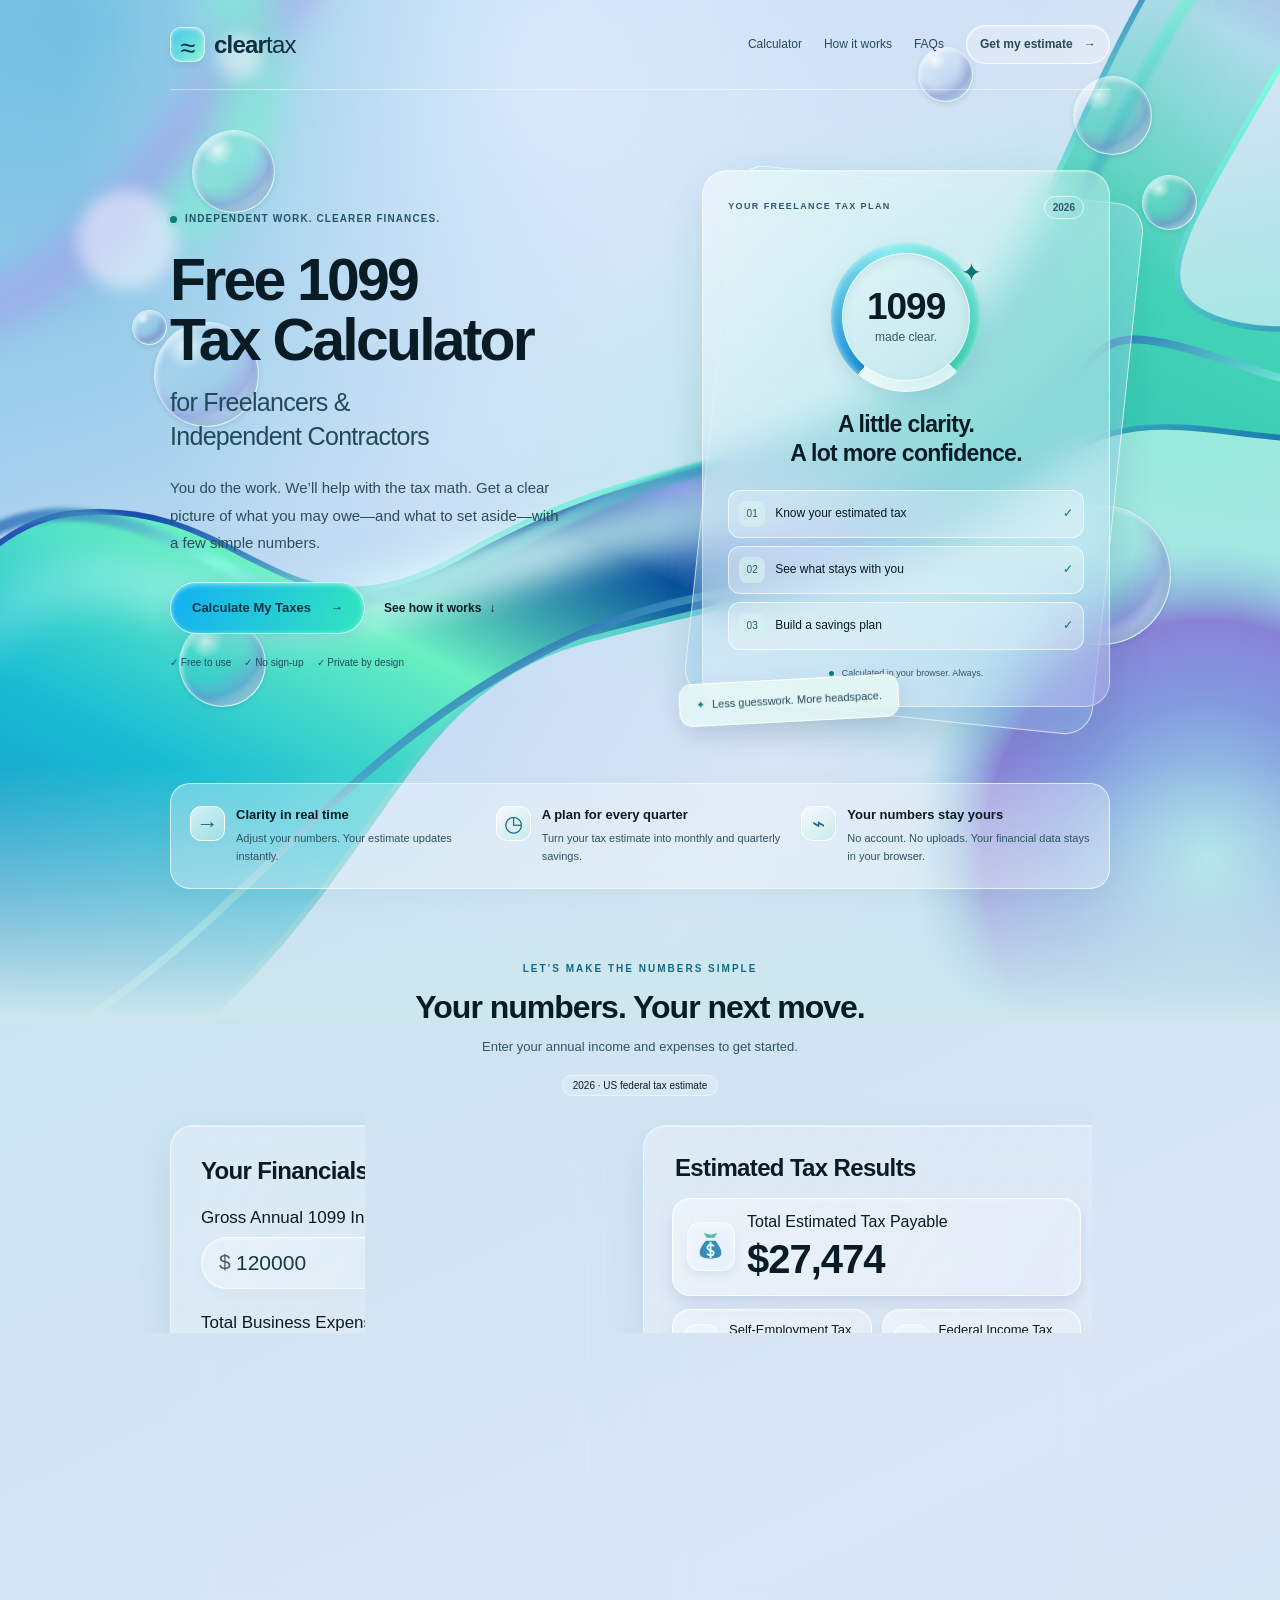
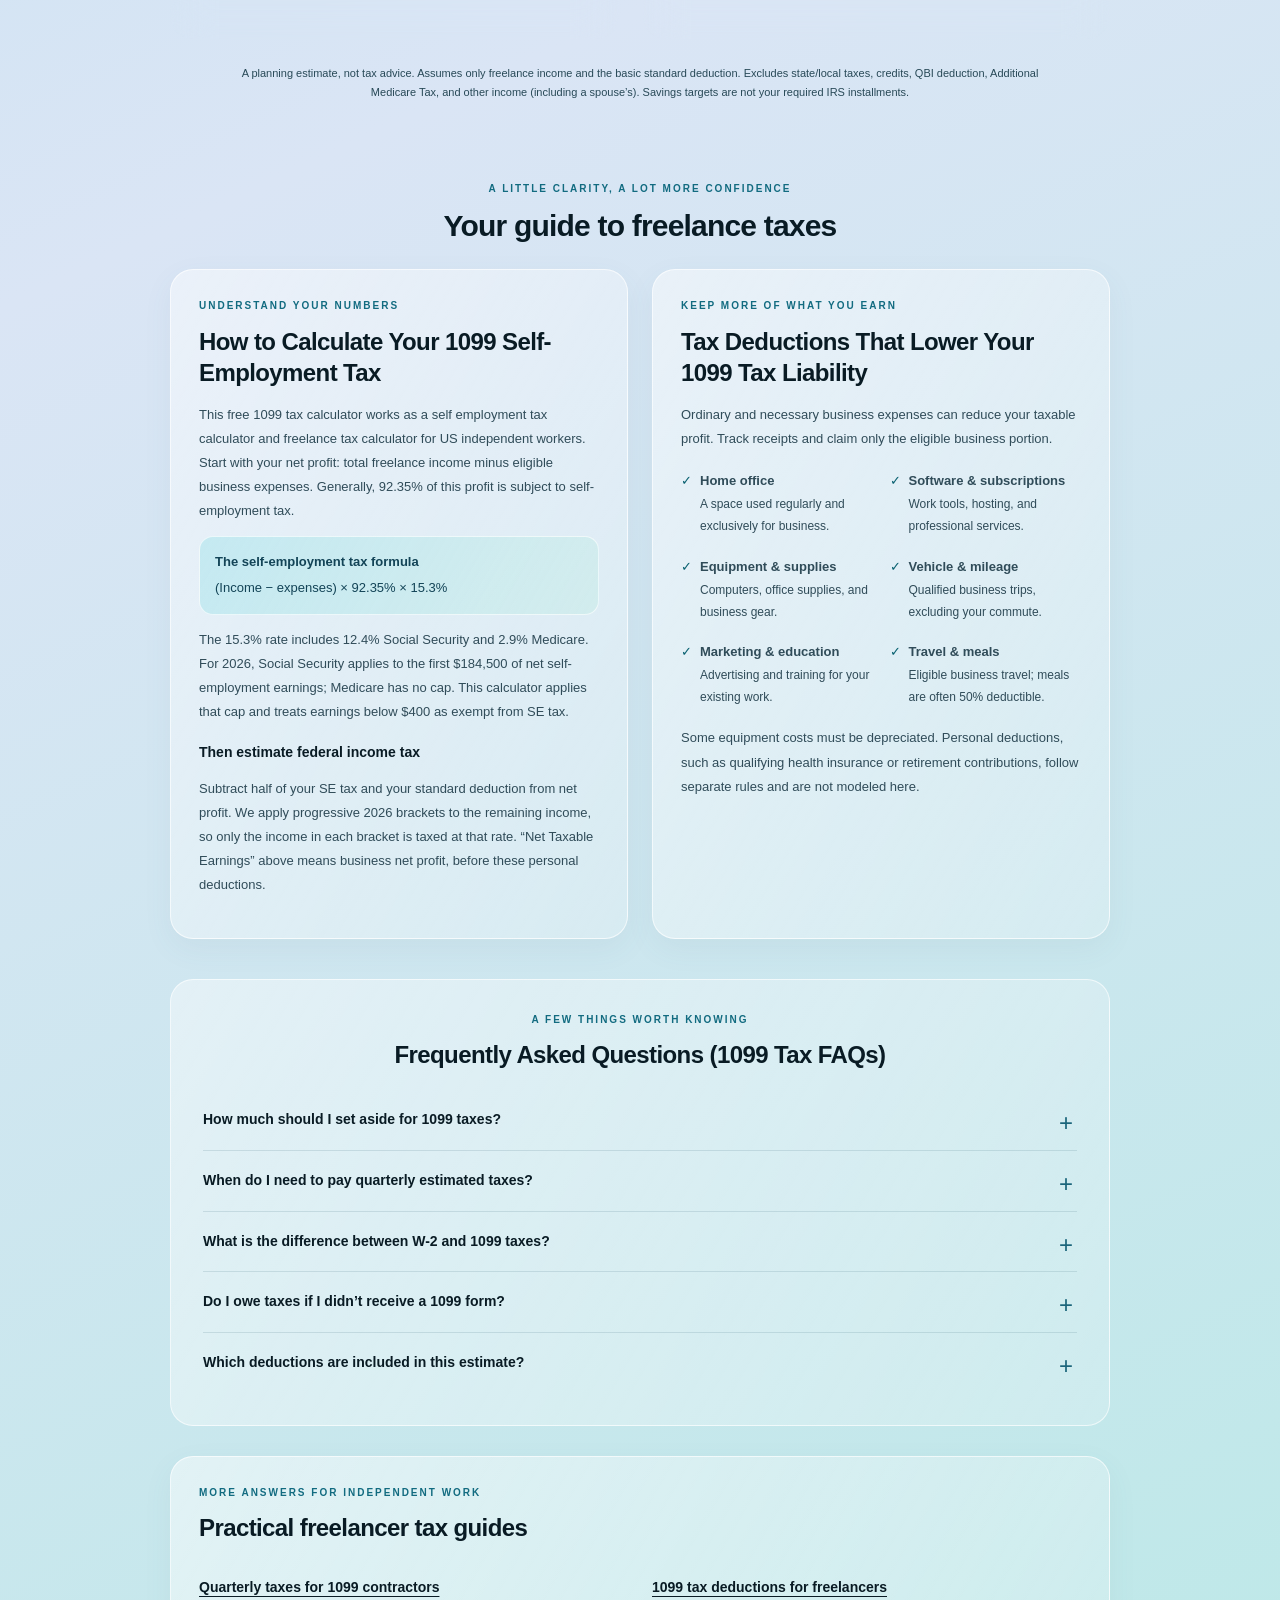
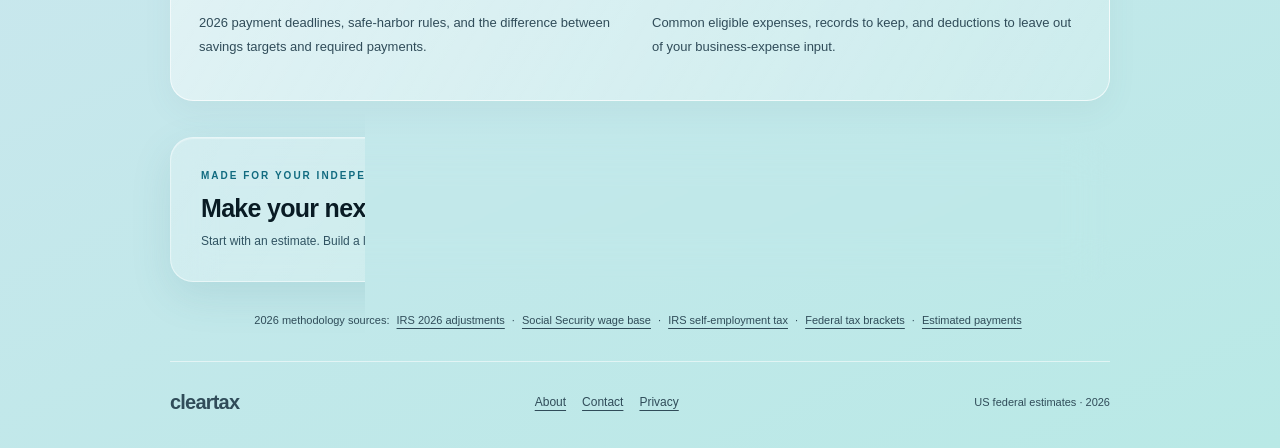
==== index.html @ f29a0dcc "Add DGA family About Contact and Privacy pages" ====
<!doctype html>
<html lang="en">
<head>
  <meta charset="utf-8">
  <meta name="viewport" content="width=device-width, initial-scale=1.0">
  <title>Free 1099 Tax Calculator | Self-Employment Estimator 2026</title>
  <meta name="description" content="Calculate 1099 self-employment tax and federal income tax instantly with a free 1099 tax calculator. Built for freelancers, contractors, and gig workers.">
  <!-- Production origin: https://1099-tax-calculator-main.vercel.app/.
       A 1200x630 PNG social preview is included at /og-image.png. -->
  <link rel="canonical" href="https://1099-tax-calculator-main.vercel.app/" />
  <meta name="robots" content="index, follow, max-image-preview:large">
  <meta property="og:title" content="Free 1099 Tax Calculator | Self-Employment Estimator 2026">
  <meta property="og:description" content="Calculate 1099 self-employment tax and federal income tax instantly with a free 1099 tax calculator. Built for freelancers, contractors, and gig workers.">
  <meta property="og:type" content="website">
  <meta property="og:url" content="https://1099-tax-calculator-main.vercel.app/">
  <meta property="og:site_name" content="ClearTax">
  <meta property="og:locale" content="en_US">
  <meta property="og:image" content="https://1099-tax-calculator-main.vercel.app/og-image.png">
  <meta property="og:image:width" content="1200">
  <meta property="og:image:height" content="630">
  <meta property="og:image:type" content="image/png">
  <meta property="og:image:alt" content="Free 1099 Tax Calculator — 2026 federal and self-employment tax estimates">
  <meta name="twitter:card" content="summary_large_image">
  <meta name="twitter:title" content="Free 1099 Tax Calculator | Self-Employment Estimator 2026">
  <meta name="twitter:description" content="Calculate 1099 self-employment tax and federal income tax instantly with a free 1099 tax calculator. Built for freelancers, contractors, and gig workers.">
  <meta name="twitter:image" content="https://1099-tax-calculator-main.vercel.app/og-image.png">
  <meta name="twitter:image:alt" content="Free 1099 Tax Calculator — 2026 federal and self-employment tax estimates">
  <meta name="theme-color" content="#edf4f2">
  <script type="application/ld+json">
{
  "@context": "https://schema.org",
  "@graph": [
    {
      "@type": "WebApplication",
      "@id": "https://1099-tax-calculator-main.vercel.app/#calculator",
      "name": "Free 1099 Tax Calculator",
      "url": "https://1099-tax-calculator-main.vercel.app/",
      "description": "Calculate 1099 self-employment tax and federal income tax instantly with a free 1099 tax calculator. Built for freelancers, contractors, and gig workers.",
      "applicationCategory": "FinancialApplication",
      "operatingSystem": "All",
      "browserRequirements": "Requires JavaScript for interactive calculations.",
      "inLanguage": "en-US",
      "isAccessibleForFree": true,
      "offers": {
        "@type": "Offer",
        "price": "0",
        "priceCurrency": "USD"
      },
      "featureList": [
        "2026 self-employment tax estimate",
        "Progressive federal income tax estimate",
        "Monthly and quarterly savings targets"
      ]
    },
    {
      "@type": "FAQPage",
      "@id": "https://1099-tax-calculator-main.vercel.app/#faq",
      "url": "https://1099-tax-calculator-main.vercel.app/#faq",
      "inLanguage": "en-US",
      "mainEntity": [
        {
          "@type": "Question",
          "name": "How much should I set aside for 1099 taxes?",
          "acceptedAnswer": {
            "@type": "Answer",
            "text": "Use your estimated total tax divided by 12 or 4 as a starting savings target. The effective rate shown here is estimated federal plus SE tax divided by net business profit. Your actual savings need can change with state taxes, other income, deductions, credits, and withholding."
          }
        },
        {
          "@type": "Question",
          "name": "When do I need to pay quarterly estimated taxes?",
          "acceptedAnswer": {
            "@type": "Answer",
            "text": "You generally need estimated payments if you expect to owe at least $1,000 after withholding and refundable credits. For tax year 2026, the usual due dates are April 15, June 15, and September 15, 2026, and January 15, 2027. Special rules and disaster relief can change deadlines. Required payments depend on IRS safe-harbor or annualized-income rules, not simply one quarter of this estimate."
          }
        },
        {
          "@type": "Question",
          "name": "What is the difference between W-2 and 1099 taxes?",
          "acceptedAnswer": {
            "@type": "Answer",
            "text": "Employers generally withhold income tax from W-2 wages and pay half of Social Security and Medicare taxes. Independent contractors generally handle their own estimated payments and pay both portions through self-employment tax. If you also have W-2 wages, use a calculator that accounts for combined wages and the Social Security cap."
          }
        },
        {
          "@type": "Question",
          "name": "Do I owe taxes if I didn’t receive a 1099 form?",
          "acceptedAnswer": {
            "@type": "Answer",
            "text": "Income can be taxable even when a client does not send you a 1099. Generally, you must pay self-employment tax when net self-employment earnings reach $400. Income-tax filing requirements depend on your overall circumstances; a reporting threshold for a form is not a tax-free allowance."
          }
        },
        {
          "@type": "Question",
          "name": "Which deductions are included in this estimate?",
          "acceptedAnswer": {
            "@type": "Answer",
            "text": "Your entered business expenses, half of regular SE tax, and the 2026 basic standard deduction: $16,100 for Single, $32,200 for Married Filing Jointly, or $24,150 for Head of Household. This estimate excludes itemized deductions, age/blindness additions, QBI, credits, and Additional Medicare Tax. It assumes no other income and no Social Security wages."
          }
        }
      ]
    }
  ]
}
  </script>
  <style>
:root{font-family:Arial,Helvetica,sans-serif;color:#091b24;background:#cee8ee;font-synthesis:none;--muted:#304c59;--line:#ffffff85;--ink:#091b24;--green:#086e76}
*{box-sizing:border-box}html{scroll-behavior:smooth}body{margin:0;line-height:1.55;background:linear-gradient(155deg,#b9e2ee,#dae5f5 45%,#b9e9e6);min-width:320px}button,input,select{font:inherit}a{color:inherit;text-underline-offset:4px}a:hover{color:#005d78}button,a,input,select,summary{-webkit-tap-highlight-color:transparent}:focus-visible{outline:3px solid #075b89;outline-offset:4px}.wrap{width:min(940px,calc(100% - 48px));margin:auto;position:relative}.skip{position:absolute;top:-80px;left:16px;z-index:20;background:white;padding:12px;border-radius:10px}.skip:focus{top:12px}.scene{position:absolute;top:0;left:0;width:100%;height:900px;overflow:hidden;pointer-events:none;background:radial-gradient(ellipse at 43% 7%,#e6efffcc,transparent 47%),radial-gradient(ellipse at 8% 3%,#42afd180,transparent 36%),radial-gradient(ellipse at 92% 43%,#96eadc,transparent 45%),linear-gradient(120deg,#9dcded,#d9e4f6 65%,#b4dbed)}.scene::after{content:'';position:absolute;inset:75% 0 0;background:linear-gradient(transparent,#cce7ee)}.liquid{position:absolute;width:100%;height:100%;inset:0}.bubble{position:absolute;border-radius:50%;background:radial-gradient(circle at 30% 23%,#ffffffb5 0%,#ffffff05 20%,transparent 43%,#987ada50 65%,#f1ffffa6 80%,#4488a5a6 90%,transparent 96%),radial-gradient(circle at 70% 75%,#4bacc933,transparent 60%);border:1px solid #e0ffffb5;box-shadow:inset 2px 3px 5px #fff9,inset -4px -5px 9px #4e75aa66,0 2px 5px #315a7429}.b1{width:83px;height:83px;left:15%;top:130px}.b2{width:105px;height:105px;left:12%;top:322px}.b3{width:35px;height:35px;left:10.3%;top:310px}.b4{width:79px;height:79px;right:10%;top:76px}.b5{width:55px;height:55px;right:24%;top:47px}.b6{width:55px;height:55px;right:6.5%;top:175px}.b7{width:140px;height:140px;right:8.5%;top:505px}.b8{width:87px;height:87px;left:14%;top:620px}.ambient{position:absolute;width:100px;height:100px;border-radius:50%;background:#fbf5ff87;filter:blur(8px);left:6%;top:190px}.ambient.two{width:45px;height:45px;left:17%;top:35px}.site-header{position:absolute;width:100%;top:18px;display:flex;justify-content:flex-end;z-index:2}.site-header nav{display:flex;gap:18px;align-items:center;font-size:11px;color:#284957}.site-header a{text-decoration:none}.year{border:1px solid #ffffff88;border-radius:20px;padding:4px 10px;background:#ffffff25}.hero{text-align:center;padding:76px 0 26px}.hero h1{font-size:48px;font-weight:650;letter-spacing:-1.5px;line-height:1.15;margin:9px 0 0}.hero p{font-size:13px;color:#284957;margin:12px 0 0}.calculator{display:grid;grid-template-columns:1fr 1.04fr;gap:24px;scroll-margin-top:24px;align-items:stretch}.glass{background:linear-gradient(120deg,#ffffff40,#ffffff24);border:1.5px solid #ffffff7d;border-radius:23px;box-shadow:inset 0 1px 1px #ffffff5c,0 14px 40px #3e788822;backdrop-filter:blur(20px);-webkit-backdrop-filter:blur(20px)}.form-card,.results{padding:26px 30px 27px}.section-title h2{font-size:24px;font-weight:600;letter-spacing:-.65px;margin:0 0 20px;line-height:1.3}.field{margin-bottom:20px}label{display:block;font-size:17px;line-height:1.4;margin-bottom:7px}.input-shell{position:relative}.currency{position:absolute;left:18px;top:9px;font-size:21px;color:#455f69;z-index:1}input,select{width:100%;height:52px;border-radius:30px;border:1px solid #ffffffd9;color:#193740;background:linear-gradient(115deg,#ffffff46,#ffffff15);box-shadow:inset 0 1px 3px #ffffff60,0 5px 10px #4c789a0b;padding:9px 17px;font-size:21px;transition:box-shadow .2s,border-color .2s}input{padding-left:34px;appearance:textfield;font-variant-numeric:tabular-nums}input::-webkit-inner-spin-button,input::-webkit-outer-spin-button{appearance:none;margin:0}input::placeholder{color:#45606b}input:hover,select:hover{border-color:white}input:focus,select:focus{outline:2px solid #168ba5;outline-offset:2px;background:#ffffff55}select{appearance:none;background-image:url("data:image/svg+xml,%3Csvg xmlns='http://www.w3.org/2000/svg' width='20' height='20' viewBox='0 0 24 24'%3E%3Cpath d='m5 9 7 7 7-7' fill='none' stroke='%23274752' stroke-width='2' stroke-linecap='round'/%3E%3C/svg%3E");background-repeat:no-repeat;background-position:right 17px center;padding-right:42px}select option{background:#eaf5f7;color:#17333f}.calculate{margin-top:8px;width:100%;min-height:68px;border:1px solid #baffee;border-radius:40px;color:#073444;background:linear-gradient(100deg,#079cff 0%,#28c5e8 48%,#25ebbd 100%);box-shadow:inset 0 1px 6px #e5fffac9,inset 0 -3px 8px #07a9ba70,0 0 18px #31eacb55,0 9px 17px #1985b33b;font-size:23px;font-weight:650;cursor:pointer;transition:transform .2s,box-shadow .2s}.calculate:hover{transform:translateY(-2px);box-shadow:inset 0 1px 6px #fff,0 0 24px #31eacb88,0 12px 20px #1985b344}.calculate:active{transform:translateY(0)}.private{font-size:10px;text-align:center;color:#244655;margin:14px 0 0}.error{padding:10px;color:#841c24;font-size:12px;background:#fff4f2d9;border-radius:8px}.results{padding-left:28px;padding-right:28px;min-width:0}.results .section-title h2{margin-left:3px;margin-bottom:15px}.result-card{border:1px solid #ffffffbd;border-radius:18px;background:linear-gradient(120deg,#ffffff60,#ffffff27);box-shadow:inset 0 1px 2px #ffffff66,0 9px 16px #40638f25;display:flex;align-items:center;gap:12px;padding:13px 14px;min-width:0}.result-icon{width:48px;height:49px;flex:0 0 48px;display:grid;place-items:center;border-radius:13px;border:1px solid #ffffffa8;background:linear-gradient(145deg,#f7ffff50,#e0e9ff66);box-shadow:inset 0 0 10px #ffffff73,0 5px 8px #42679318}.result-icon svg{width:33px;height:33px;color:#207da0}.result-copy{min-width:0}.result-label{font-size:16px;line-height:1.3;margin:0 0 3px}.result-value{display:block;font-size:28px;line-height:1.15;font-weight:650;letter-spacing:-.6px;font-variant-numeric:tabular-nums;overflow-wrap:anywhere}.total-card{min-height:98px}.total-card .result-value{font-size:40px;letter-spacing:-1px}.tax-pair{display:grid;grid-template-columns:1fr 1fr;gap:10px;margin:13px 0 23px}.tax-pair .result-card{padding:12px 10px;gap:9px}.tax-pair .result-icon{width:37px;height:44px;flex-basis:37px}.tax-pair .result-icon svg{width:28px;height:28px}.tax-pair .result-label{font-size:13px}.tax-pair .result-value{font-size:25px}.after-card{min-height:85px;margin-bottom:13px}.savings-card{min-height:78px;padding:12px 14px}.savings-card .result-label{font-size:14px;margin-bottom:5px}.savings-line{font-size:16px;line-height:1.45;font-variant-numeric:tabular-nums}.savings-line strong{font-weight:600}.supplement{display:flex;justify-content:space-between;flex-wrap:wrap;gap:4px 12px;font-size:10px;color:#203e4c;margin:13px 3px 0}.assumption{font-size:10px;color:#244655;line-height:1.5;margin:8px 3px 0}.below-note{font-size:11px;text-align:center;color:#284957;line-height:1.7;max-width:830px;margin:25px auto 0}.learn-intro{text-align:center;margin:80px auto 25px}.kicker{text-transform:uppercase;letter-spacing:2px;font-size:10px;font-weight:700;color:#126b80}.learn-intro h2{font-size:30px;line-height:1.25;letter-spacing:-.8px;margin:10px 0}.guide-grid{display:grid;grid-template-columns:1fr 1fr;gap:24px}.guide{padding:28px;background:linear-gradient(120deg,#ffffff77,#ffffff36);border:1px solid #ffffffab;border-radius:23px;box-shadow:0 10px 30px #486c8610}.guide h2,.faq h2{font-size:24px;line-height:1.3;letter-spacing:-.6px;margin:12px 0 15px;font-weight:600}.guide p,.guide li,.faq p{font-size:13px;color:var(--muted);line-height:1.85}.guide h3{font-size:14px;margin:18px 0 5px}.formula{background:linear-gradient(120deg,#aee5ed99,#c1ece366);border:1px solid #ffffffa6;border-radius:14px;padding:15px;font-size:13px;color:#134457}.formula h3{margin:0 0 6px;font-size:13px}.deductions{list-style:none;margin:18px 0;padding:0;display:grid;grid-template-columns:1fr 1fr;gap:17px}.deductions li{display:flex;gap:8px}.deductions li::before{content:'✓';flex-shrink:0;color:#086070}.deductions h3{font-size:13px;margin:0}.deductions span{font-size:12px;display:block}.faq{margin:40px 0 30px;padding:32px;background:linear-gradient(120deg,#ffffff6b,#ffffff30);border:1px solid #ffffffa6;border-radius:23px}.faq-heading{text-align:center;margin-bottom:20px}details{border-bottom:1px solid #507c8b30}details:last-child{border-bottom:0}summary{padding:19px 28px 19px 0;font-weight:600;font-size:14px;cursor:pointer;list-style:none;position:relative}summary::-webkit-details-marker{display:none}summary::after{content:'+';position:absolute;right:4px;top:14px;font-size:24px;font-weight:400;color:#1b657b}details[open] summary::after{content:'−'}details p{margin:0 24px 20px 0}.sources{font-size:11px;color:var(--muted);line-height:2;text-align:center}.sources a{display:inline-block;margin:0 4px}footer{display:flex;align-items:center;justify-content:space-between;gap:16px;border-top:1px solid #ffffff8c;padding:25px 0 30px;font-size:11px;color:var(--muted);margin-top:30px}.brand{font-size:20px;text-decoration:none;font-weight:700;letter-spacing:-.8px}.brand span{font-weight:400}.sr-only{position:absolute!important;width:1px!important;height:1px!important;padding:0!important;margin:-1px!important;overflow:hidden!important;clip:rect(0,0,0,0)!important;white-space:nowrap!important;border:0!important}[hidden]{display:none!important}
@media(min-width:1250px){.wrap{width:940px}.hero{padding-top:80px}.scene{height:880px}.form-card{padding-top:29px}.field{margin-bottom:22px}.calculate{margin-top:8px}}
@media(max-width:900px) and (min-width:701px){.wrap{width:calc(100% - 40px)}.form-card,.results{padding:24px 20px}.calculator{gap:18px}.tax-pair .result-icon{display:none}.result-label{font-size:14px}.savings-line{font-size:14px}label{font-size:15px}.section-title h2{font-size:22px}}
@media(max-width:700px){.wrap{width:calc(100% - 32px)}.site-header{top:14px}.site-header nav{font-size:10px;gap:14px}.hero{padding:70px 0 24px}.hero h1{font-size:36px;letter-spacing:-1.3px}.hero p{font-size:12px;max-width:270px;margin:12px auto 0}.calculator,.guide-grid{grid-template-columns:1fr;gap:20px}.form-card,.results{padding:24px}.section-title h2{font-size:23px}.field{margin-bottom:20px}label{font-size:15px}input,select{font-size:20px}.calculate{font-size:21px;min-height:60px;margin-top:4px}.scene{height:1350px}.liquid{width:170%;left:-45%;height:1000px;top:100px}.b1{left:-5%;top:100px}.b2{left:-12%;top:630px}.b4{right:0;top:150px}.b5{right:10%;top:500px}.b7{right:-12%;top:1050px}.b8{left:2%;top:920px}.tax-pair{margin-bottom:15px}.tax-pair .result-value{font-size:24px}.tax-pair .result-label{font-size:12px}.tax-pair .result-icon{width:30px;flex-basis:30px}.tax-pair .result-icon svg{width:23px}.result-label{font-size:15px}.savings-line{font-size:15px}.below-note{font-size:10px}.learn-intro{margin-top:50px}.learn-intro h2{font-size:25px}.guide{padding:24px}.faq{padding:24px;margin-top:24px}.guide h2,.faq h2{font-size:22px}footer{flex-direction:column;align-items:flex-start;gap:10px}.glass{backdrop-filter:blur(14px);-webkit-backdrop-filter:blur(14px)}}
@media(max-width:370px){.form-card,.results{padding:20px}.tax-pair .result-icon{display:none}.hero h1{font-size:31px}.savings-card{gap:9px;padding:12px}.savings-card .result-icon{flex-basis:36px;width:36px}.savings-line{font-size:14px}.total-card .result-value{font-size:36px}.deductions{grid-template-columns:1fr}}
@media(prefers-reduced-motion:reduce){html{scroll-behavior:auto}*,*::before,*::after{transition:none!important}}@media(prefers-reduced-transparency:reduce){.glass,.guide,.faq{background:#dceef4;backdrop-filter:none;-webkit-backdrop-filter:none}}@media print{.scene,.site-header,.calculate{display:none}body{background:white}.glass,.guide,.faq{background:white;box-shadow:none;backdrop-filter:none}.hero{padding-top:20px}.calculator{grid-template-columns:1fr 1fr}.wrap{width:100%}.guide-grid{break-before:page}}

/* Landing page: the same liquid-glass language, from introduction to estimate. */
.site-header{position:relative;top:auto;padding:25px 0;justify-content:space-between;align-items:center;border-bottom:1px solid #ffffff70;gap:20px}.landing-brand{display:flex;align-items:center;gap:0;font-size:24px;color:#0d303f}.brand-mark{display:grid;place-items:center;margin-right:9px;width:35px;height:35px;border:1px solid #ffffffb0;border-radius:11px;background:linear-gradient(135deg,#45c4ed,#89f2d2);box-shadow:inset 0 1px 5px #fff8,0 4px 9px #4484a030;font-size:27px}.site-header nav{gap:22px;font-size:12px}.nav-cta{border:1px solid #ffffffc9;background:#ffffff40;padding:9px 13px;border-radius:24px;font-weight:600;box-shadow:inset 0 1px 2px #fff8}.nav-cta span{margin-left:8px}.landing{display:grid;grid-template-columns:1.17fr 1fr;gap:55px;align-items:center;padding:70px 0 60px;scroll-margin-top:20px}.landing-eyebrow{display:flex;gap:8px;align-items:center;font-size:10px;font-weight:700;letter-spacing:1.1px;text-transform:uppercase;color:#235467;margin-bottom:23px}.status-dot{display:inline-block;width:7px;height:7px;border-radius:50%;background:#087e74;box-shadow:0 0 0 4px #2bad9217;flex-shrink:0}.landing h1{font-size:59px;font-weight:650;line-height:1.02;letter-spacing:-2.8px;margin:0 0 20px}.landing h1>span{display:block;font-size:25px;line-height:1.35;font-weight:400;letter-spacing:-.7px;margin-top:16px;color:#214959}.landing-description{font-size:15px;line-height:1.85;max-width:400px;color:#2b4c5b;margin:0 0 25px}.landing-actions{display:flex;gap:19px;align-items:center;flex-wrap:wrap}.primary-link{display:inline-flex;align-items:center;justify-content:center;gap:19px;text-decoration:none;padding:15px 21px;border-radius:30px;background:linear-gradient(105deg,#13b0f3,#32e5bf);border:1px solid #c5fff4;color:#083344;font-weight:650;font-size:13px;min-height:49px;box-shadow:inset 0 1px 5px #ffffffa0,0 7px 17px #228caa30;transition:transform .2s,box-shadow .2s}.primary-link:hover{color:#082b37;transform:translateY(-2px);box-shadow:inset 0 1px 5px #ffffffa0,0 10px 21px #228caa44}.secondary-link{font-size:12px;font-weight:600;text-decoration:none;padding:12px 0;display:inline-flex;gap:8px;align-items:center}.landing-reassurance{display:flex;gap:13px;flex-wrap:wrap;margin-top:21px;color:#244b5a;font-size:10px}.landing-visual{position:relative;padding:10px 0 16px;isolation:isolate}.visual-backplate{position:absolute;inset:23px -9px 6px 7px;transform:rotate(6deg);background:linear-gradient(145deg,#b8f4ed60,#8ebdf066);border:1px solid #ffffffb0;border-radius:28px;z-index:-1;box-shadow:0 16px 35px #3b7f9c1c}.plan-card{padding:25px;border-radius:25px;background:linear-gradient(125deg,#ffffff75,#ffffff28)}.plan-top{display:flex;align-items:center;justify-content:space-between;gap:10px;font-size:9px;letter-spacing:1.4px;color:#31586a;font-weight:650}.plan-year{border:1px solid #ffffffb0;border-radius:20px;padding:3px 8px;font-size:10px;letter-spacing:0}.clarity-orbit{height:150px;width:150px;border-radius:50%;padding:11px;margin:23px auto 18px;background:conic-gradient(from 220deg,#138bd8,#89ebef 35%,#38cdad 77%,#ffffff91 77%);box-shadow:inset 0 0 9px #ffffffc0,0 7px 17px #397c9726;position:relative}.clarity-orbit>div{height:100%;width:100%;border-radius:50%;display:flex;align-items:center;justify-content:center;flex-direction:column;background:linear-gradient(145deg,#dff4f8,#c1e8ec);box-shadow:inset 0 4px 9px #3f92a524;border:1px solid #ffffffae}.clarity-orbit strong{font-size:37px;font-weight:600;line-height:1.1;letter-spacing:-1px}.clarity-orbit div>span{font-size:12px;color:#355b6b}.orbit-spark{position:absolute;right:-1px;top:11px;font-size:25px;color:#087774;text-shadow:0 0 10px white;font-style:normal}.plan-card h2{text-align:center;font-size:23px;font-weight:550;letter-spacing:-.7px;line-height:1.25;margin:0 0 22px}.plan-steps{display:grid;gap:8px}.plan-steps>div{display:flex;align-items:center;gap:10px;background:#ffffff45;border:1px solid #ffffffb0;border-radius:12px;padding:10px;font-size:12px}.step-icon{display:grid;place-items:center;width:26px;height:26px;border-radius:8px;background:#d7f1efb0;color:#186275;font-size:10px;flex-shrink:0}.step-check{margin-left:auto;color:#126b67}.plan-foot{display:flex;align-items:center;justify-content:center;gap:8px;font-size:9px;color:#335568;margin-top:17px}.plan-foot .status-dot{width:5px;height:5px;box-shadow:none}.floating-note{position:absolute;bottom:0;left:-23px;background:#e5f7f5e6;border:1px solid #fff;border-radius:13px;padding:12px 16px;box-shadow:0 10px 25px #42698025;color:#244858;font-size:11px;transform:rotate(-3deg)}.floating-note span{color:#117f88;margin-right:7px}.benefits{display:grid;grid-template-columns:repeat(3,1fr);border:1px solid #ffffffa6;border-radius:20px;background:#ffffff4f;padding:22px 19px;gap:17px;box-shadow:0 6px 20px #5287a012}.benefits article{display:flex;align-items:flex-start;gap:11px;min-width:0}.benefit-icon{display:grid;place-items:center;height:35px;width:35px;flex-shrink:0;background:linear-gradient(145deg,#ffffffb0,#b4eae280);border:1px solid white;border-radius:11px;font-size:22px;color:#216a83}.benefits h2{font-size:13px;line-height:1.4;margin:0 0 5px;font-weight:650}.benefits p{font-size:11px;color:#305362;line-height:1.7;margin:0}.calculator-intro{text-align:center;padding:72px 0 28px}.calculator-intro h2{font-size:32px;line-height:1.25;letter-spacing:-1px;margin:10px 0}.calculator-intro p{font-size:13px;color:#345363;margin:0 0 15px}.calculator-intro .year{font-size:10px}.calculator{position:relative;scroll-margin-top:24px}.calculator::before{content:'';position:absolute;inset:-80px -70px -90px;pointer-events:none;z-index:-1;background:radial-gradient(ellipse at 5% 65%,#4fbadd77,transparent 57%),radial-gradient(ellipse at 95% 10%,#78ddc477,transparent 58%),radial-gradient(ellipse at 90% 90%,#b8b2ed77,transparent 48%)}.closing-cta{display:flex;align-items:center;justify-content:space-between;gap:25px;margin:36px 0 27px;padding:30px}.closing-cta h2{font-size:25px;letter-spacing:-.7px;line-height:1.3;margin:8px 0}.closing-cta p{font-size:12px;color:#305362;margin:0}.closing-cta .primary-link{flex-shrink:0}.scene{height:1020px}
@media(max-width:900px){.landing{gap:28px;padding-top:50px}.landing h1{font-size:50px}.landing h1>span{font-size:22px}.landing-actions{gap:10px}.plan-card{padding:21px}.floating-note{left:-10px}.site-header nav{gap:17px}}
@media(max-width:700px){.site-header{top:auto;padding:19px 0;gap:12px}.landing-brand{font-size:21px}.brand-mark{width:30px;height:30px;font-size:24px}.site-header nav{gap:12px;font-size:11px}.site-header nav>a:not(.nav-cta){display:none}.nav-cta{padding:8px 12px}.landing{grid-template-columns:1fr;gap:31px;padding:43px 0 30px}.landing-copy{text-align:center}.landing-eyebrow{justify-content:center;font-size:9px;letter-spacing:.8px;margin-bottom:20px}.landing h1{font-size:52px;letter-spacing:-2.4px}.landing h1>span{font-size:23px;letter-spacing:-.5px}.landing-description{font-size:14px;max-width:350px;margin:0 auto 22px}.landing-actions,.landing-reassurance{justify-content:center}.landing-reassurance{font-size:10px;gap:12px;margin-top:18px}.landing-visual{width:min(350px,calc(100% - 16px));margin:0 auto;padding-bottom:17px}.plan-card{padding:24px}.clarity-orbit{width:130px;height:130px;margin:20px auto 17px}.plan-card h2{font-size:22px}.floating-note{left:-7px}.benefits{grid-template-columns:1fr;padding:21px;gap:20px}.benefits article{align-items:center}.benefits h2{font-size:14px}.benefits p{font-size:12px}.calculator-intro{padding-top:49px}.calculator-intro h2{font-size:27px}.calculator-intro p{font-size:12px}.calculator::before{inset:-40px -16px -50px}.closing-cta{flex-direction:column;text-align:center;padding:27px 22px;gap:20px}.closing-cta h2{font-size:24px}.scene{height:1400px}.scene .b7{top:820px}.scene .b8{top:1070px}.scene .liquid{top:220px}}@media(max-width:370px){.landing h1{font-size:46px}.landing h1>span{font-size:21px}.primary-link{padding:14px 17px}.landing-actions{gap:12px}.site-header nav{font-size:10px}.landing-description{font-size:13px}}@media(max-width:900px){.calculator::before{inset:-40px -16px -50px}.visual-backplate{transform:rotate(2deg);inset:23px 0 6px 0}}@media print{.landing,.benefits,.calculator-intro,.closing-cta,.site-header{display:none}}
.site-links{display:flex;gap:16px;flex-wrap:wrap}footer{flex-wrap:wrap}footer nav{font-size:12px}footer nav a{padding:5px 0}</style>
<link rel="icon" href="/favicon.svg" type="image/svg+xml">
</head>
<body>
<div class="scene" aria-hidden="true"><svg class="liquid" viewBox="0 0 1440 900" preserveAspectRatio="xMidYMid slice" xmlns="http://www.w3.org/2000/svg"><defs><linearGradient id="ribbon" x1="0" y1="1" x2=".8" y2="0"><stop stop-color="#92a7ed"/><stop offset=".16" stop-color="#138bc1"/><stop offset=".3" stop-color="#19bdd3"/><stop offset=".42" stop-color="#69f0c1"/><stop offset=".52" stop-color="#07509c"/><stop offset=".57" stop-color="#8290e7"/><stop offset=".66" stop-color="#31c5b2"/><stop offset=".8" stop-color="#43d3b7"/><stop offset=".94" stop-color="#addbe9"/><stop offset="1" stop-color="#a7b3e8"/></linearGradient><linearGradient id="edge" x1="0" y1="0" x2="1" y2="1"><stop stop-color="#f5fbff"/><stop offset=".2" stop-color="#7472d0"/><stop offset=".38" stop-color="#184eae"/><stop offset=".5" stop-color="#80fcdf"/><stop offset=".65" stop-color="#187dad"/><stop offset=".8" stop-color="#b4a0f1"/><stop offset="1" stop-color="#edffff"/></linearGradient><linearGradient id="shine"><stop stop-color="#d1faff" stop-opacity="0"/><stop offset=".5" stop-color="#e2fffc" stop-opacity=".8"/><stop offset="1" stop-color="#40c4a0" stop-opacity="0"/></linearGradient><radialGradient id="orb"><stop stop-color="#a8e6e7"/><stop offset=".5" stop-color="#839bdf"/><stop offset=".76" stop-color="#8882d7"/><stop offset="1" stop-color="#79cce0" stop-opacity="0"/></radialGradient><filter id="soft" x="-100%" y="-100%" width="300%" height="300%"><feGaussianBlur stdDeviation="14"/></filter><filter id="slight" x="-30%" y="-30%" width="160%" height="160%"><feGaussianBlur stdDeviation="2"/></filter></defs><ellipse cx="1220" cy="760" rx="260" ry="280" fill="url(#orb)"/><path d="M-120 870C-15 816 61 470 218 453S402 580 561 491 771 429 925 354 1074 116 1224-98L1360-87C1281 90 1179 206 1196 254S1368 319 1510 198L1530 320C1311 469 1199 311 1076 415S860 513 672 565 509 790 238 980Z" fill="url(#ribbon)" stroke="url(#edge)" stroke-width="5"/><path d="M-30 724C103 406 208 421 366 506S614 427 846 401 1112 104 1234-40" fill="none" stroke="url(#edge)" stroke-width="11" opacity=".8" filter="url(#slight)"/><path d="M17 773C136 437 267 512 351 538S594 489 726 466 1040 386 1125 209 1196 12 1250-36" fill="none" stroke="url(#shine)" stroke-width="47" filter="url(#soft)"/><path d="M149 952C365 829 425 693 609 589S841 557 999 443 1076 263 1245 321 1409 306 1500 246" fill="none" stroke="url(#edge)" stroke-width="7" opacity=".8"/><path d="M-75 229Q125 377 304 137T478-100" fill="none" stroke="#a891eb" stroke-width="45" opacity=".45" filter="url(#soft)"/><path d="M326-100Q438 102 304 202" fill="none" stroke="#75f5cb" stroke-width="58" opacity=".5" filter="url(#soft)"/></svg><span class="ambient"></span><span class="ambient two"></span><span class="bubble b1"></span><span class="bubble b2"></span><span class="bubble b3"></span><span class="bubble b4"></span><span class="bubble b5"></span><span class="bubble b6"></span><span class="bubble b7"></span><span class="bubble b8"></span></div>
<a href="#calculator" class="skip">Skip to calculator</a>
<div class="wrap">
  <header class="site-header"><a class="brand landing-brand" href="#home" aria-label="ClearTax home"><span class="brand-mark" aria-hidden="true">≈</span>clear<span>tax</span></a><nav aria-label="Main navigation"><a href="#calculator">Calculator</a><a href="#how-it-works">How it works</a><a href="#faq">FAQs</a><a class="nav-cta" href="#calculator">Get my estimate <span aria-hidden="true">→</span></a></nav></header>
  <main>
    <section class="landing" id="home" aria-labelledby="title">
<div class="landing-copy"><div class="landing-eyebrow"><span class="status-dot" aria-hidden="true"></span>Independent work. Clearer finances.</div><h1 id="title">Free 1099 <br>Tax Calculator <span>for Freelancers &amp; <br>Independent Contractors</span></h1><p class="landing-description">You do the work. We’ll help with the tax math. Get a clear picture of what you may owe—and what to set aside—with a few simple numbers.</p><div class="landing-actions"><a class="primary-link" href="#calculator">Calculate My Taxes <span aria-hidden="true">→</span></a><a class="secondary-link" href="#how-it-works">See how it works <span aria-hidden="true">↓</span></a></div><div class="landing-reassurance"><span>✓ Free to use</span><span>✓ No sign-up</span><span>✓ Private by design</span></div></div>
<div class="landing-visual"><div class="visual-backplate" aria-hidden="true"></div><div class="glass plan-card"><div class="plan-top"><span>YOUR FREELANCE TAX PLAN</span><span class="plan-year">2026</span></div><div class="clarity-orbit" aria-hidden="true"><div><strong>1099</strong><span>made clear.</span></div><i class="orbit-spark">✦</i></div><h2>A little clarity.<br>A lot more confidence.</h2><div class="plan-steps"><div><span class="step-icon" aria-hidden="true">01</span><span>Know your estimated tax</span><span class="step-check" aria-hidden="true">✓</span></div><div><span class="step-icon" aria-hidden="true">02</span><span>See what stays with you</span><span class="step-check" aria-hidden="true">✓</span></div><div><span class="step-icon" aria-hidden="true">03</span><span>Build a savings plan</span><span class="step-check" aria-hidden="true">✓</span></div></div><div class="plan-foot"><span class="status-dot" aria-hidden="true"></span>Calculated in your browser. Always.</div></div><div class="floating-note"><span aria-hidden="true">✦</span>Less guesswork. More headspace.</div></div>
</section>
<section class="benefits" aria-label="Why use ClearTax"><article><span class="benefit-icon" aria-hidden="true">→</span><div><h2>Clarity in real time</h2><p>Adjust your numbers. Your estimate updates instantly.</p></div></article><article><span class="benefit-icon" aria-hidden="true">◷</span><div><h2>A plan for every quarter</h2><p>Turn your tax estimate into monthly and quarterly savings.</p></div></article><article><span class="benefit-icon" aria-hidden="true">⌁</span><div><h2>Your numbers stay yours</h2><p>No account. No uploads. Your financial data stays in your browser.</p></div></article></section>
<div class="calculator-intro"><div class="kicker">Let’s make the numbers simple</div><h2>Your numbers. Your next move.</h2><p>Enter your annual income and expenses to get started.</p><span class="year">2026 · US federal tax estimate</span></div>
    <noscript><p class="error">Enable JavaScript to calculate your tax estimate. The tax guides below remain available.</p></noscript>
    <section class="calculator" id="calculator" aria-label="1099 tax calculator">
      <form class="glass form-card" id="tax-form">
        <div class="section-title"><h2>Your Financials</h2></div>
        <div class="field"><label for="income">Gross Annual 1099 Income ($)</label><div class="input-shell"><span class="currency" aria-hidden="true">$</span><input id="income" name="income" type="number" inputmode="decimal" min="0" max="1000000000" step="0.01" value="120000" required aria-describedby="income-hint error" aria-invalid="false"></div><p class="sr-only" id="income-hint">Your total freelance income before expenses.</p></div>
        <div class="field"><div class="label-row"><label for="expenses">Total Business Expenses ($)</label></div><div class="input-shell"><span class="currency" aria-hidden="true">$</span><input id="expenses" name="expenses" type="number" inputmode="decimal" min="0" max="1000000000" step="0.01" value="15000" required aria-describedby="expenses-hint error" aria-invalid="false"></div><p class="sr-only" id="expenses-hint">Eligible business costs, like software, supplies, and travel.</p></div>
        <div class="field"><label for="status">Filing Status</label><select id="status" name="status" aria-describedby="status-hint"><option value="single">Single</option><option value="joint">Married Filing Jointly</option><option value="head">Head of Household</option></select><p class="sr-only" id="status-hint">Select the filing status you expect to use for your 2026 return.</p></div>
        <button class="calculate" type="submit">Calculate My Taxes</button><p id="error" class="error" role="alert" hidden></p><p class="private sr-only">Calculated in your browser. No financial data is stored or sent.</p>
      </form>
      <section class="glass results" aria-labelledby="results-title"><div class="section-title"><h2 id="results-title">Estimated Tax Results</h2></div>
<div class="result-card total-card"><span class="result-icon" aria-hidden="true"><svg viewBox="0 0 34 34" fill="none"><path d="M12 8h8l3-5-7 2-7-2 3 5Z" fill="#53bbad"/><path d="M11 11C8 15 4 20 5 25c1 6 21 6 22 0 1-5-3-10-6-14Z" fill="#378cb7"/><path d="M19 16c-6-3-9 4-3 5s3 8-3 4m3-12v15" fill="none" stroke="#e5ffff" stroke-width="2" stroke-linecap="round"/></svg></span><div class="result-copy"><p class="result-label">Total Estimated Tax Payable</p><strong class="result-value" id="total">—</strong></div></div>
<div class="tax-pair"><div class="result-card"><span class="result-icon" aria-hidden="true"><svg viewBox="0 0 34 34" fill="none"><path d="M12 8h7l3-5-6 2-7-2 3 5Z" fill="#4bbbb0"/><path d="M11 11C7 16 4 20 6 25c2 5 13 5 16 1 3-5-1-12-4-15Z" fill="#378fb1"/><circle cx="23" cy="24" r="7" fill="#a3ddd7" stroke="#e5ffff"/><path d="M19 22h8m-8 3h8m-8 3h7" stroke="#3c8aa8"/></svg></span><div class="result-copy"><p class="result-label">Self-Employment Tax</p><strong class="result-value" id="se">—</strong></div></div><div class="result-card"><span class="result-icon" aria-hidden="true"><svg viewBox="0 0 34 34" fill="none"><path d="M5 17 12 10l6 3L27 4m-5 0h5v5" fill="none" stroke="#36aaa7" stroke-width="2.5" stroke-linecap="round" stroke-linejoin="round"/><rect x="5" y="22" width="5" height="8" rx="2" fill="#428abf"/><rect x="14" y="18" width="5" height="12" rx="2" fill="#3a9bbb"/><rect x="23" y="12" width="5" height="18" rx="2" fill="#45b9b7"/></svg></span><div class="result-copy"><p class="result-label">Federal Income Tax</p><strong class="result-value" id="federal">—</strong></div></div></div>
<div class="result-card after-card"><span class="result-icon" aria-hidden="true"><svg viewBox="0 0 34 34" fill="none"><rect x="6" y="2" width="23" height="30" rx="5" fill="#459bb6"/><rect x="10" y="6" width="15" height="5" rx="1.5" fill="#c9f7ec"/><path d="M11 16h1m5 0h1m5 0h1M11 21h1m5 0h1m5 0h1M11 26h1m5 0h1m5 0h1" stroke="#ddffff" stroke-width="3" stroke-linecap="round"/></svg></span><div class="result-copy"><p class="result-label">Net Income After Tax</p><strong class="result-value" id="after">—</strong></div></div>
<div class="result-card savings-card"><span class="result-icon" aria-hidden="true"><svg viewBox="0 0 34 34" fill="none"><path d="M5 17 12 10l6 3L27 4m-5 0h5v5" fill="none" stroke="#36aaa7" stroke-width="2.5" stroke-linecap="round" stroke-linejoin="round"/><rect x="5" y="22" width="5" height="8" rx="2" fill="#428abf"/><rect x="14" y="18" width="5" height="12" rx="2" fill="#3a9bbb"/><rect x="23" y="12" width="5" height="18" rx="2" fill="#45b9b7"/></svg></span><div class="result-copy"><p class="result-label">Quarterly Savings Recommendation</p><div class="savings-line">Quarterly <strong id="quarterly">—</strong> / Monthly <strong id="monthly">—</strong></div></div></div>
<div class="supplement"><span>Net Taxable Earnings: <strong id="net">—</strong></span><span>Effective rate: <strong id="rate">—</strong></span></div>
<p class="assumption sr-only" id="result-note">2026 federal estimate. After-tax income is income less expenses and estimated taxes.</p><p class="sr-only" id="announcement" role="status" aria-live="polite" aria-atomic="true"></p></section>
    </section>
    <p class="below-note">A planning estimate, not tax advice. Assumes only freelance income and the basic standard deduction. Excludes state/local taxes, credits, QBI deduction, Additional Medicare Tax, and other income (including a spouse’s). Savings targets are not your required IRS installments.</p>
    <div class="learn-intro"><div class="kicker">A little clarity, a lot more confidence</div><h2>Your guide to freelance taxes</h2></div>
    <div class="guide-grid">
      <article class="guide" id="how-it-works" aria-labelledby="how-title"><div class="kicker">Understand your numbers</div><h2 id="how-title">How to Calculate Your 1099 Self-Employment Tax</h2><p>This free 1099 tax calculator works as a self employment tax calculator and freelance tax calculator for US independent workers. Start with your net profit: total freelance income minus eligible business expenses. Generally, 92.35% of this profit is subject to self-employment tax.</p><div class="formula"><h3>The self-employment tax formula</h3>(Income − expenses) × 92.35% × 15.3%</div><p>The 15.3% rate includes 12.4% Social Security and 2.9% Medicare. For 2026, Social Security applies to the first $184,500 of net self-employment earnings; Medicare has no cap. This calculator applies that cap and treats earnings below $400 as exempt from SE tax.</p><h3>Then estimate federal income tax</h3><p>Subtract half of your SE tax and your standard deduction from net profit. We apply progressive 2026 brackets to the remaining income, so only the income in each bracket is taxed at that rate. “Net Taxable Earnings” above means business net profit, before these personal deductions.</p></article>
      <article class="guide" aria-labelledby="deductions-title"><div class="kicker">Keep more of what you earn</div><h2 id="deductions-title">Tax Deductions That Lower Your 1099 Tax Liability</h2><p>Ordinary and necessary business expenses can reduce your taxable profit. Track receipts and claim only the eligible business portion.</p><ul class="deductions"><li><div><h3>Home office</h3><span>A space used regularly and exclusively for business.</span></div></li><li><div><h3>Software &amp; subscriptions</h3><span>Work tools, hosting, and professional services.</span></div></li><li><div><h3>Equipment &amp; supplies</h3><span>Computers, office supplies, and business gear.</span></div></li><li><div><h3>Vehicle &amp; mileage</h3><span>Qualified business trips, excluding your commute.</span></div></li><li><div><h3>Marketing &amp; education</h3><span>Advertising and training for your existing work.</span></div></li><li><div><h3>Travel &amp; meals</h3><span>Eligible business travel; meals are often 50% deductible.</span></div></li></ul><p>Some equipment costs must be depreciated. Personal deductions, such as qualifying health insurance or retirement contributions, follow separate rules and are not modeled here.</p></article>
    </div>
    <section class="faq" id="faq" aria-labelledby="faq-title"><div class="faq-heading"><div class="kicker">A few things worth knowing</div><h2 id="faq-title">Frequently Asked Questions (1099 Tax FAQs)</h2></div>
      <details><summary>How much should I set aside for 1099 taxes?</summary><p>Use your estimated total tax divided by 12 or 4 as a starting savings target. The effective rate shown here is estimated federal plus SE tax divided by net business profit. Your actual savings need can change with state taxes, other income, deductions, credits, and withholding.</p></details>
      <details><summary>When do I need to pay quarterly estimated taxes?</summary><p>You generally need estimated payments if you expect to owe at least $1,000 after withholding and refundable credits. For tax year 2026, the usual due dates are April 15, June 15, and September 15, 2026, and January 15, 2027. Special rules and disaster relief can change deadlines. Required payments depend on IRS safe-harbor or annualized-income rules, not simply one quarter of this estimate.</p></details>
      <details><summary>What is the difference between W-2 and 1099 taxes?</summary><p>Employers generally withhold income tax from W-2 wages and pay half of Social Security and Medicare taxes. Independent contractors generally handle their own estimated payments and pay both portions through self-employment tax. If you also have W-2 wages, use a calculator that accounts for combined wages and the Social Security cap.</p></details>
      <details><summary>Do I owe taxes if I didn’t receive a 1099 form?</summary><p>Income can be taxable even when a client does not send you a 1099. Generally, you must pay self-employment tax when net self-employment earnings reach $400. Income-tax filing requirements depend on your overall circumstances; a reporting threshold for a form is not a tax-free allowance.</p></details>
      <details><summary>Which deductions are included in this estimate?</summary><p>Your entered business expenses, half of regular SE tax, and the 2026 basic standard deduction: $16,100 for Single, $32,200 for Married Filing Jointly, or $24,150 for Head of Household. This estimate excludes itemized deductions, age/blindness additions, QBI, credits, and Additional Medicare Tax. It assumes no other income and no Social Security wages.</p></details>
    </section>
    <section class="guide" id="resources" aria-labelledby="resources-title"><div class="kicker">More answers for independent work</div><h2 id="resources-title">Practical freelancer tax guides</h2><div class="guide-grid"><div><h3><a href="/guides/quarterly-taxes/">Quarterly taxes for 1099 contractors</a></h3><p>2026 payment deadlines, safe-harbor rules, and the difference between savings targets and required payments.</p></div><div><h3><a href="/guides/1099-tax-deductions/">1099 tax deductions for freelancers</a></h3><p>Common eligible expenses, records to keep, and deductions to leave out of your business-expense input.</p></div></div></section>
<section class="closing-cta glass" aria-labelledby="closing-title"><div><div class="kicker">Made for your independent life</div><h2 id="closing-title">Make your next move with clarity.</h2><p>Start with an estimate. Build a little more confidence into your plan.</p></div><a class="primary-link" href="#calculator">Get my free estimate <span aria-hidden="true">→</span></a></section>
    <p class="sources">2026 methodology sources: <a href="https://www.irs.gov/newsroom/irs-provides-tax-inflation-adjustments-for-tax-year-2026" target="_blank" rel="noopener noreferrer">IRS 2026 adjustments</a> · <a href="https://www.ssa.gov/oact/cola/cbb.html" target="_blank" rel="noopener noreferrer">Social Security wage base</a> · <a href="https://www.irs.gov/businesses/small-businesses-self-employed/self-employment-tax-social-security-and-medicare-taxes" target="_blank" rel="noopener noreferrer">IRS self-employment tax</a> · <a href="https://www.irs.gov/filing/federal-income-tax-rates-and-brackets" target="_blank" rel="noopener noreferrer">Federal tax brackets</a> · <a href="https://www.irs.gov/payments/estimated-taxes" target="_blank" rel="noopener noreferrer">Estimated payments</a></p>
  </main>
  <footer><a class="brand" href="/">cleartax</a><nav class="site-links" aria-label="Footer navigation"><a href="/about/">About</a><a href="/contact/">Contact</a><a href="/privacy/">Privacy</a></nav><span>US federal estimates · 2026</span></footer>
</div>
<!-- Inline modules are deferred automatically; content and FAQs work without JavaScript. -->
<script type="module">
'use strict';
const TAX = {
  single: { deduction:16100, limits:[12400,50400,105700,201775,256225,640600] },
  joint: { deduction:32200, limits:[24800,100800,211400,403550,512450,768700] },
  head: { deduction:24150, limits:[17700,67450,105700,201750,256200,640600] }
};
const RATES = [.10,.12,.22,.24,.32,.35,.37];
function calculateTax(income, expenses, filingStatus) {
  if (!Number.isFinite(income) || !Number.isFinite(expenses) || income < 0 || expenses < 0 || income > 1e9 || expenses > 1e9 || !Object.hasOwn(TAX, filingStatus)) throw new RangeError('Invalid calculator inputs');
  const net = Math.max(0, income - expenses);
  const earnings = net * .9235;
  const se = earnings < 400 ? 0 : Math.min(earnings,184500) * .124 + earnings * .029;
  const taxable = Math.max(0, net - se / 2 - TAX[filingStatus].deduction);
  let federal = 0, previous = 0;
  [...TAX[filingStatus].limits, Infinity].forEach((upper, index) => {
    federal += Math.max(0, Math.min(taxable,upper) - previous) * RATES[index];
    previous = upper;
  });
  const total = se + federal;
  return { net, earnings, se, taxable, federal, total, after:net-total, rate:net ? total / net * 100 : 0, monthly:total / 12, quarterly:total / 4 };
}
const form = document.getElementById('tax-form');
const money = new Intl.NumberFormat('en-US',{style:'currency',currency:'USD',maximumFractionDigits:0});
const resultKeys = ['net','se','federal','total','monthly','quarterly','after'];
let announceTimer;
function updateResults(announce = true) {
  const incomeInput = document.getElementById('income');
  const expensesInput = document.getElementById('expenses');
  const error = document.getElementById('error');
  clearTimeout(announceTimer);
  [incomeInput, expensesInput].forEach(input => input.setAttribute('aria-invalid', String(!input.validity.valid)));
  if (!incomeInput.validity.valid || !expensesInput.validity.valid) {
    error.hidden = false;
    error.textContent = 'Enter both amounts from $0 to $1,000,000,000, with no more than two decimal places.';
    resultKeys.forEach(key => document.getElementById(key).textContent = '—');
    document.getElementById('rate').textContent = '—';
    document.getElementById('result-note').textContent = 'Enter valid income and expense amounts to see your estimate.';
    document.getElementById('announcement').textContent = 'Estimate unavailable. Check your income and expenses.';
    return;
  }
  error.hidden = true;
  const income = incomeInput.valueAsNumber, expenses = expensesInput.valueAsNumber;
  const result = calculateTax(income, expenses, document.getElementById('status').value);
  resultKeys.forEach(key => document.getElementById(key).textContent = money.format(result[key]));
  document.getElementById('rate').textContent = result.rate.toFixed(1) + '%';
  document.getElementById('result-note').textContent = expenses > income
    ? 'Expenses exceed income. This estimate uses $0 taxable profit; business-loss treatment and other income are not modeled.'
    : 'Based on 2026 federal rates, your standard deduction, and the deduction for half of self-employment tax. After-tax income subtracts business expenses and taxes. Amounts rounded to the nearest dollar.';
  if (announce) announceTimer = setTimeout(() => {
    document.getElementById('announcement').textContent = 'Estimated total tax: ' + money.format(result.total) + '. Save ' + money.format(result.monthly) + ' per month or ' + money.format(result.quarterly) + ' per quarter.';
  },350);
}
form.addEventListener('input', () => updateResults());
form.addEventListener('change', () => updateResults());
form.addEventListener('submit', event => { event.preventDefault(); updateResults(); });
updateResults(false);
</script>
</body>
</html>
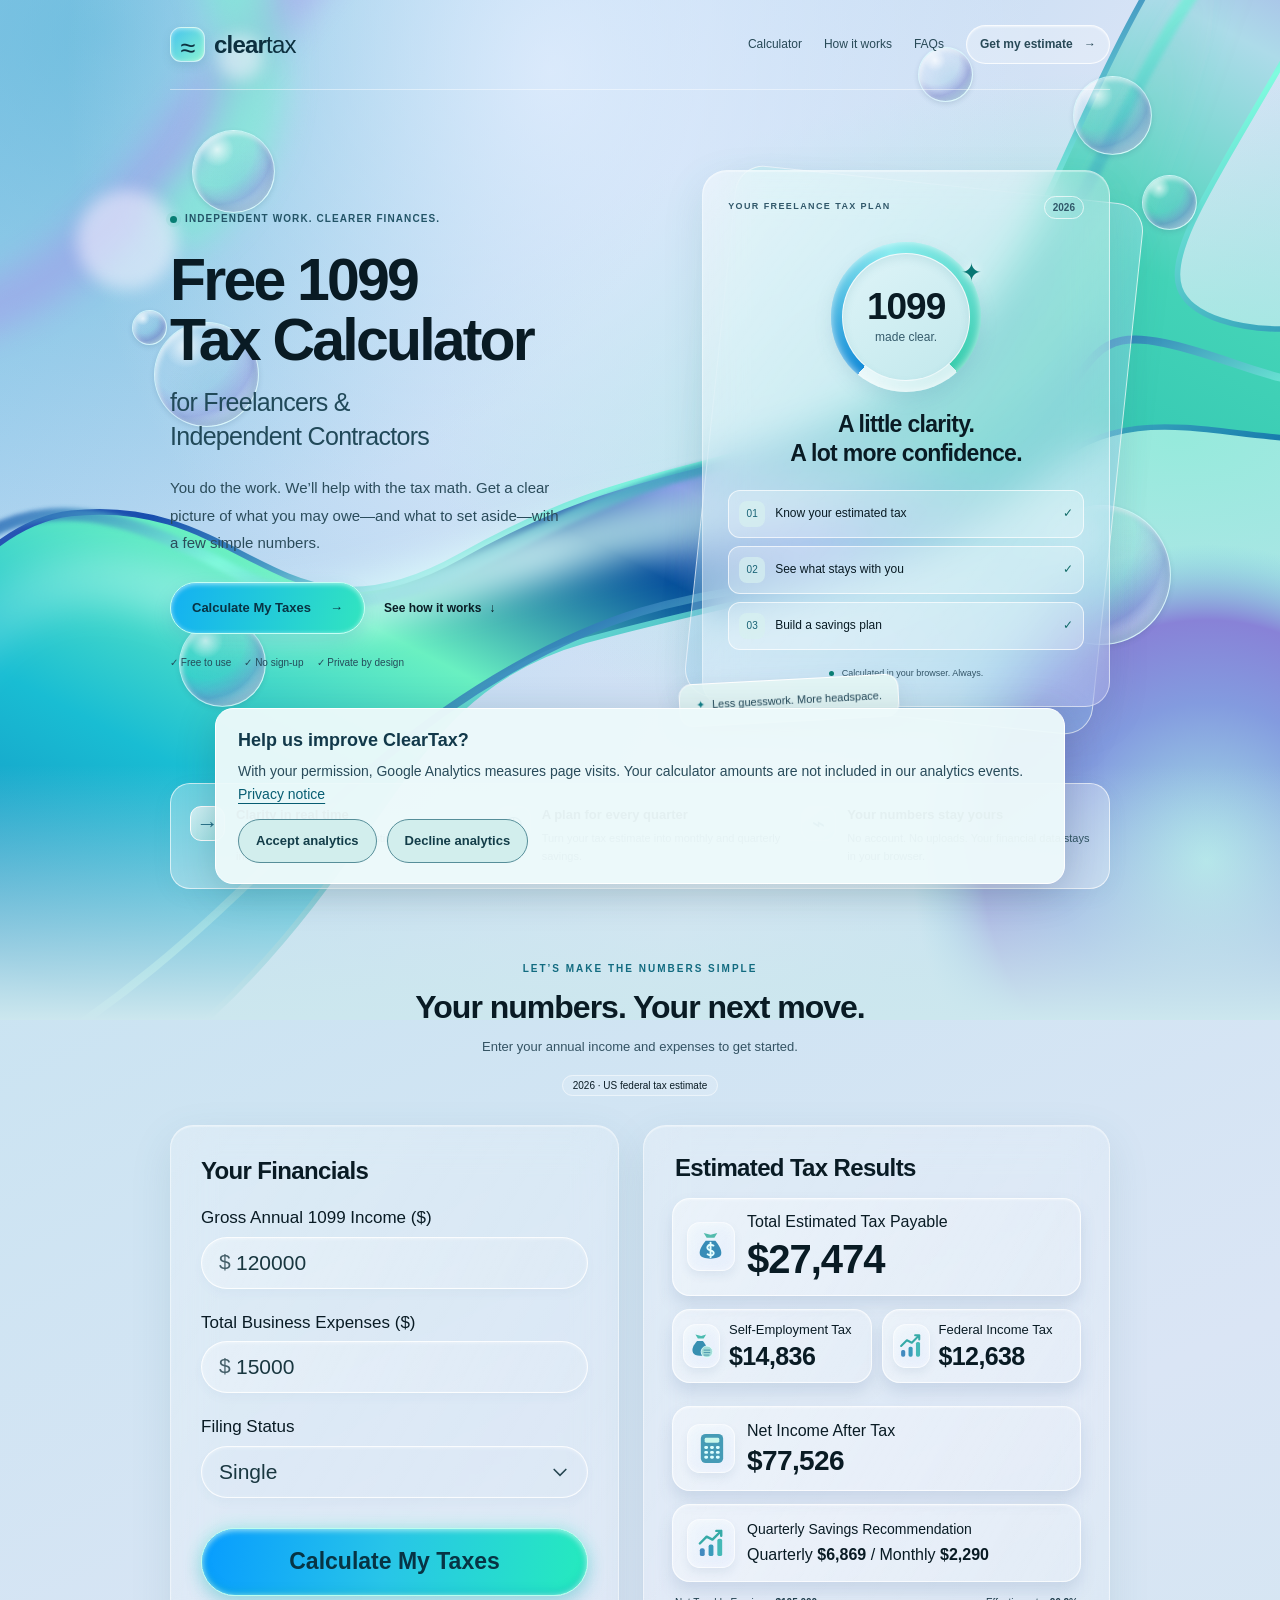
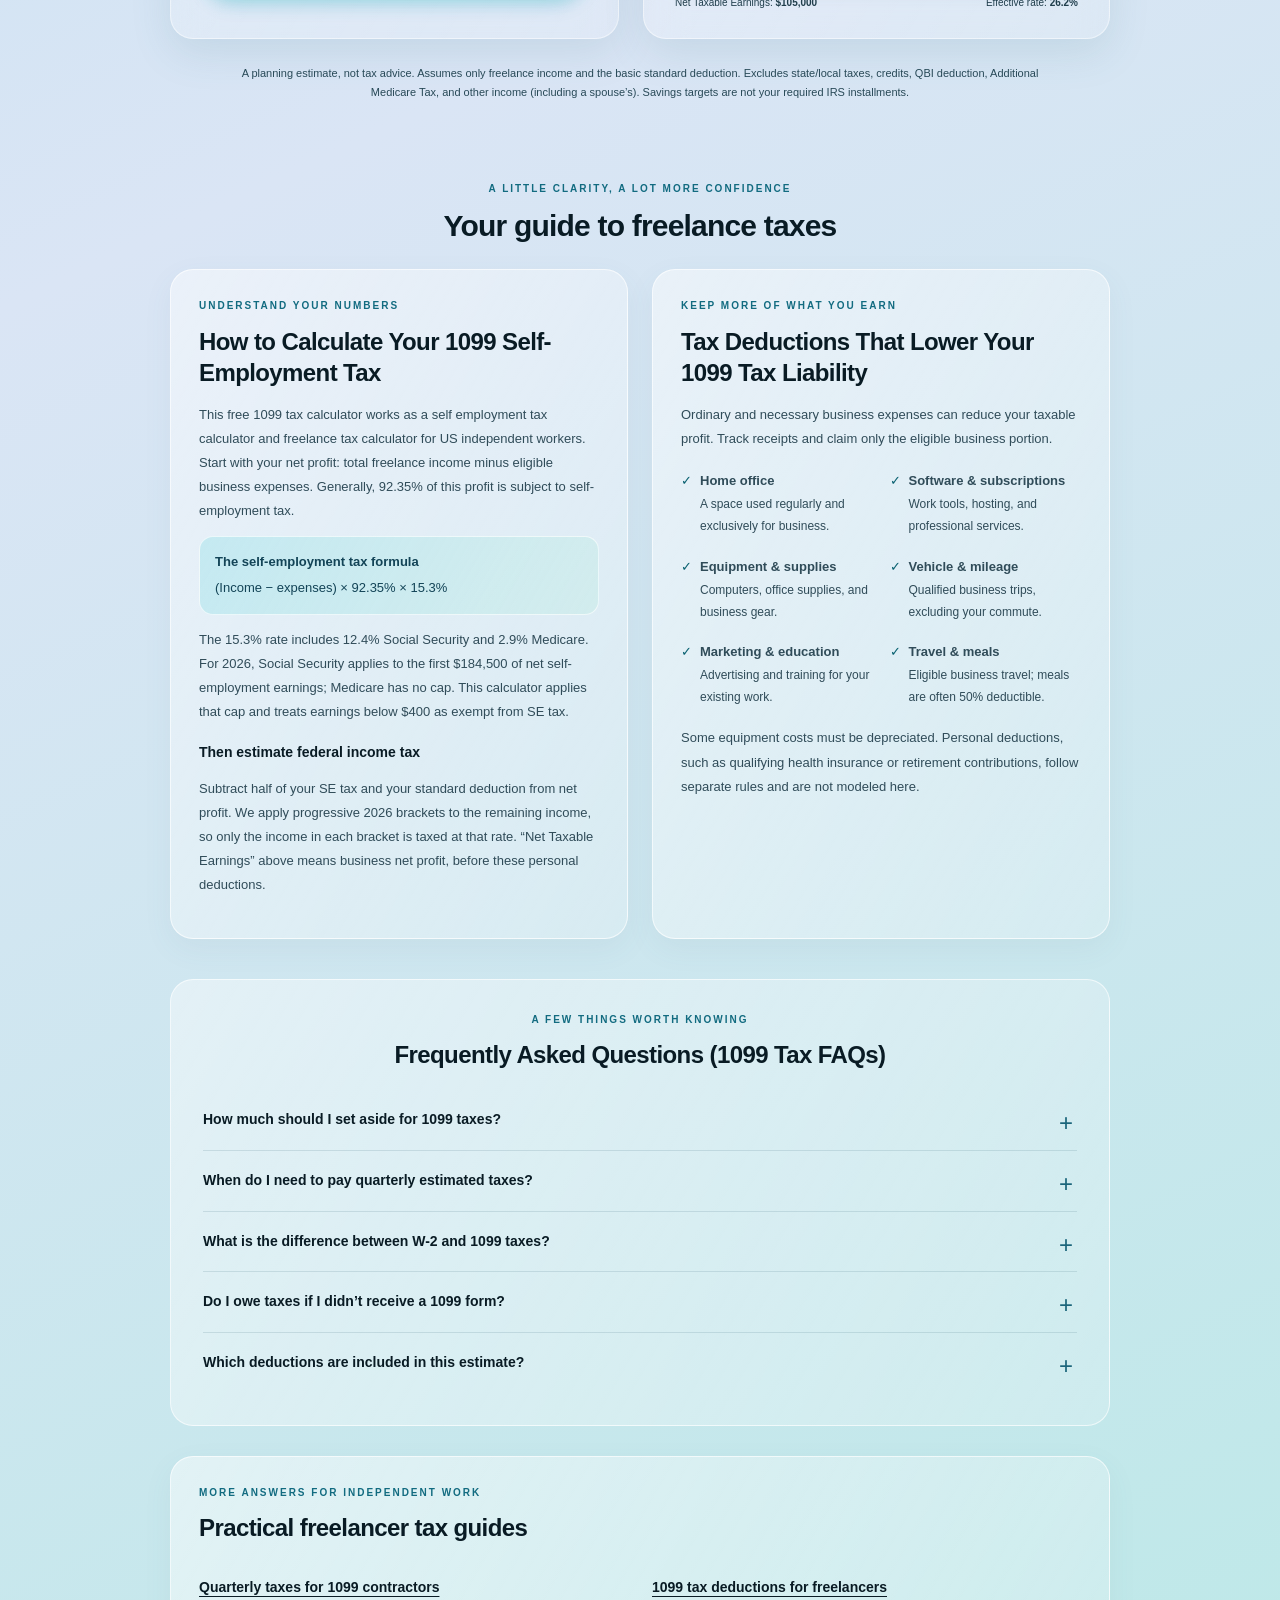
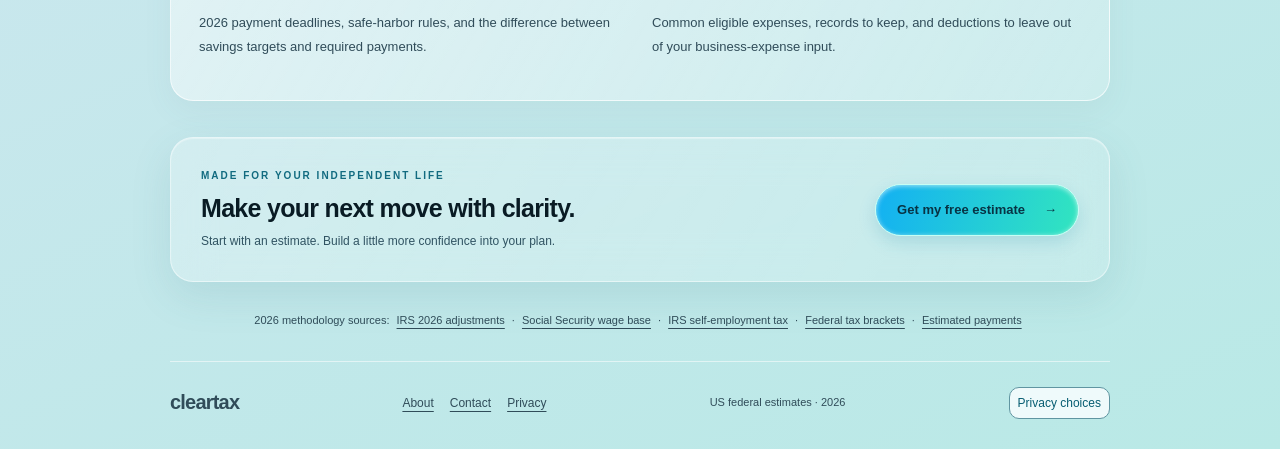
==== commit 48cebda2: "Add consent-based GA4 page analytics and privacy controls" ====
--- a/index.html
+++ b/index.html
@@ -118,6 +118,8 @@
 @media(max-width:700px){.site-header{top:auto;padding:19px 0;gap:12px}.landing-brand{font-size:21px}.brand-mark{width:30px;height:30px;font-size:24px}.site-header nav{gap:12px;font-size:11px}.site-header nav>a:not(.nav-cta){display:none}.nav-cta{padding:8px 12px}.landing{grid-template-columns:1fr;gap:31px;padding:43px 0 30px}.landing-copy{text-align:center}.landing-eyebrow{justify-content:center;font-size:9px;letter-spacing:.8px;margin-bottom:20px}.landing h1{font-size:52px;letter-spacing:-2.4px}.landing h1>span{font-size:23px;letter-spacing:-.5px}.landing-description{font-size:14px;max-width:350px;margin:0 auto 22px}.landing-actions,.landing-reassurance{justify-content:center}.landing-reassurance{font-size:10px;gap:12px;margin-top:18px}.landing-visual{width:min(350px,calc(100% - 16px));margin:0 auto;padding-bottom:17px}.plan-card{padding:24px}.clarity-orbit{width:130px;height:130px;margin:20px auto 17px}.plan-card h2{font-size:22px}.floating-note{left:-7px}.benefits{grid-template-columns:1fr;padding:21px;gap:20px}.benefits article{align-items:center}.benefits h2{font-size:14px}.benefits p{font-size:12px}.calculator-intro{padding-top:49px}.calculator-intro h2{font-size:27px}.calculator-intro p{font-size:12px}.calculator::before{inset:-40px -16px -50px}.closing-cta{flex-direction:column;text-align:center;padding:27px 22px;gap:20px}.closing-cta h2{font-size:24px}.scene{height:1400px}.scene .b7{top:820px}.scene .b8{top:1070px}.scene .liquid{top:220px}}@media(max-width:370px){.landing h1{font-size:46px}.landing h1>span{font-size:21px}.primary-link{padding:14px 17px}.landing-actions{gap:12px}.site-header nav{font-size:10px}.landing-description{font-size:13px}}@media(max-width:900px){.calculator::before{inset:-40px -16px -50px}.visual-backplate{transform:rotate(2deg);inset:23px 0 6px 0}}@media print{.landing,.benefits,.calculator-intro,.closing-cta,.site-header{display:none}}
 .site-links{display:flex;gap:16px;flex-wrap:wrap}footer{flex-wrap:wrap}footer nav{font-size:12px}footer nav a{padding:5px 0}</style>
 <link rel="icon" href="/favicon.svg" type="image/svg+xml">
+<link rel="stylesheet" href="/assets/analytics.css">
+<script src="/assets/analytics.js" defer></script>
 </head>
 <body>
 <div class="scene" aria-hidden="true"><svg class="liquid" viewBox="0 0 1440 900" preserveAspectRatio="xMidYMid slice" xmlns="http://www.w3.org/2000/svg"><defs><linearGradient id="ribbon" x1="0" y1="1" x2=".8" y2="0"><stop stop-color="#92a7ed"/><stop offset=".16" stop-color="#138bc1"/><stop offset=".3" stop-color="#19bdd3"/><stop offset=".42" stop-color="#69f0c1"/><stop offset=".52" stop-color="#07509c"/><stop offset=".57" stop-color="#8290e7"/><stop offset=".66" stop-color="#31c5b2"/><stop offset=".8" stop-color="#43d3b7"/><stop offset=".94" stop-color="#addbe9"/><stop offset="1" stop-color="#a7b3e8"/></linearGradient><linearGradient id="edge" x1="0" y1="0" x2="1" y2="1"><stop stop-color="#f5fbff"/><stop offset=".2" stop-color="#7472d0"/><stop offset=".38" stop-color="#184eae"/><stop offset=".5" stop-color="#80fcdf"/><stop offset=".65" stop-color="#187dad"/><stop offset=".8" stop-color="#b4a0f1"/><stop offset="1" stop-color="#edffff"/></linearGradient><linearGradient id="shine"><stop stop-color="#d1faff" stop-opacity="0"/><stop offset=".5" stop-color="#e2fffc" stop-opacity=".8"/><stop offset="1" stop-color="#40c4a0" stop-opacity="0"/></linearGradient><radialGradient id="orb"><stop stop-color="#a8e6e7"/><stop offset=".5" stop-color="#839bdf"/><stop offset=".76" stop-color="#8882d7"/><stop offset="1" stop-color="#79cce0" stop-opacity="0"/></radialGradient><filter id="soft" x="-100%" y="-100%" width="300%" height="300%"><feGaussianBlur stdDeviation="14"/></filter><filter id="slight" x="-30%" y="-30%" width="160%" height="160%"><feGaussianBlur stdDeviation="2"/></filter></defs><ellipse cx="1220" cy="760" rx="260" ry="280" fill="url(#orb)"/><path d="M-120 870C-15 816 61 470 218 453S402 580 561 491 771 429 925 354 1074 116 1224-98L1360-87C1281 90 1179 206 1196 254S1368 319 1510 198L1530 320C1311 469 1199 311 1076 415S860 513 672 565 509 790 238 980Z" fill="url(#ribbon)" stroke="url(#edge)" stroke-width="5"/><path d="M-30 724C103 406 208 421 366 506S614 427 846 401 1112 104 1234-40" fill="none" stroke="url(#edge)" stroke-width="11" opacity=".8" filter="url(#slight)"/><path d="M17 773C136 437 267 512 351 538S594 489 726 466 1040 386 1125 209 1196 12 1250-36" fill="none" stroke="url(#shine)" stroke-width="47" filter="url(#soft)"/><path d="M149 952C365 829 425 693 609 589S841 557 999 443 1076 263 1245 321 1409 306 1500 246" fill="none" stroke="url(#edge)" stroke-width="7" opacity=".8"/><path d="M-75 229Q125 377 304 137T478-100" fill="none" stroke="#a891eb" stroke-width="45" opacity=".45" filter="url(#soft)"/><path d="M326-100Q438 102 304 202" fill="none" stroke="#75f5cb" stroke-width="58" opacity=".5" filter="url(#soft)"/></svg><span class="ambient"></span><span class="ambient two"></span><span class="bubble b1"></span><span class="bubble b2"></span><span class="bubble b3"></span><span class="bubble b4"></span><span class="bubble b5"></span><span class="bubble b6"></span><span class="bubble b7"></span><span class="bubble b8"></span></div>
--- a/assets/analytics.css
+++ b/assets/analytics.css
@@ -0,0 +1 @@
+.analytics-choice{position:fixed;z-index:100;bottom:16px;left:16px;right:16px;max-width:850px;margin:auto;padding:20px 22px;border:1px solid #fff;border-radius:18px;background:#edf9faf5;box-shadow:0 8px 38px #173e4938;color:#12394a;font:14px/1.6 Arial,sans-serif;max-height:calc(100dvh - 32px);overflow:auto}.analytics-choice[hidden]{display:none}.analytics-choice h2{font:600 18px/1.3 Arial,sans-serif;margin:0 0 8px;letter-spacing:0}.analytics-choice p{font:14px/1.6 Arial,sans-serif;color:#294b5a;margin:0 0 14px}.analytics-choice a{color:#075d72;text-decoration:underline}.analytics-actions{display:flex;gap:10px;flex-wrap:wrap}.analytics-actions button{font:600 13px/1.5 Arial,sans-serif;min-height:44px;padding:10px 17px;background:#d2eeed;color:#133d49;border:1px solid #568e99;border-radius:24px;cursor:pointer}.analytics-actions button:hover{background:#bde4e1}.analytics-actions button:focus-visible,.analytics-settings:focus-visible{outline:3px solid #075d72;outline-offset:3px}.analytics-settings{font:12px/1.5 Arial,sans-serif;min-height:32px;padding:6px 8px;color:#075d72;border:1px solid #6095a1;border-radius:10px;background:#effafb;cursor:pointer}@media(max-width:480px){.analytics-choice{padding:17px;bottom:10px;left:10px;right:10px}.analytics-actions button{flex:1 1 auto}}@media print{.analytics-choice,.analytics-settings{display:none!important}}
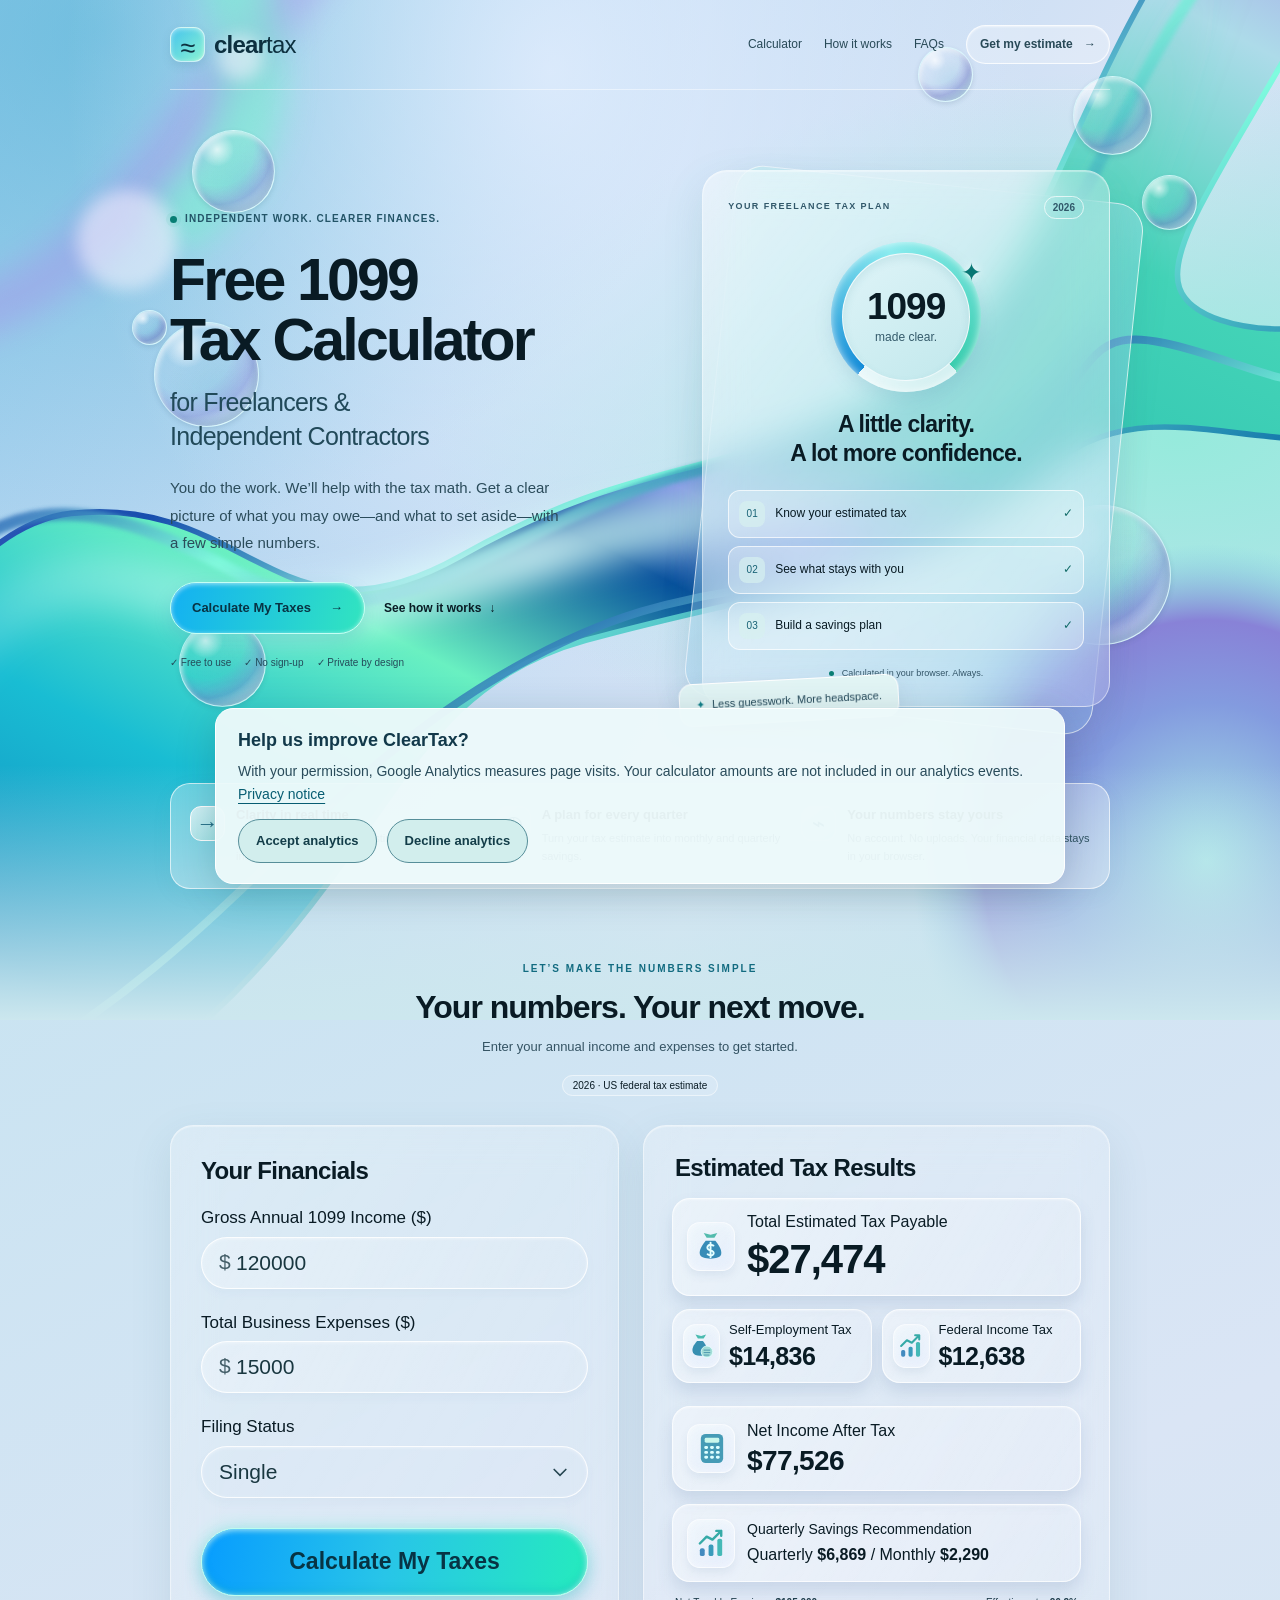
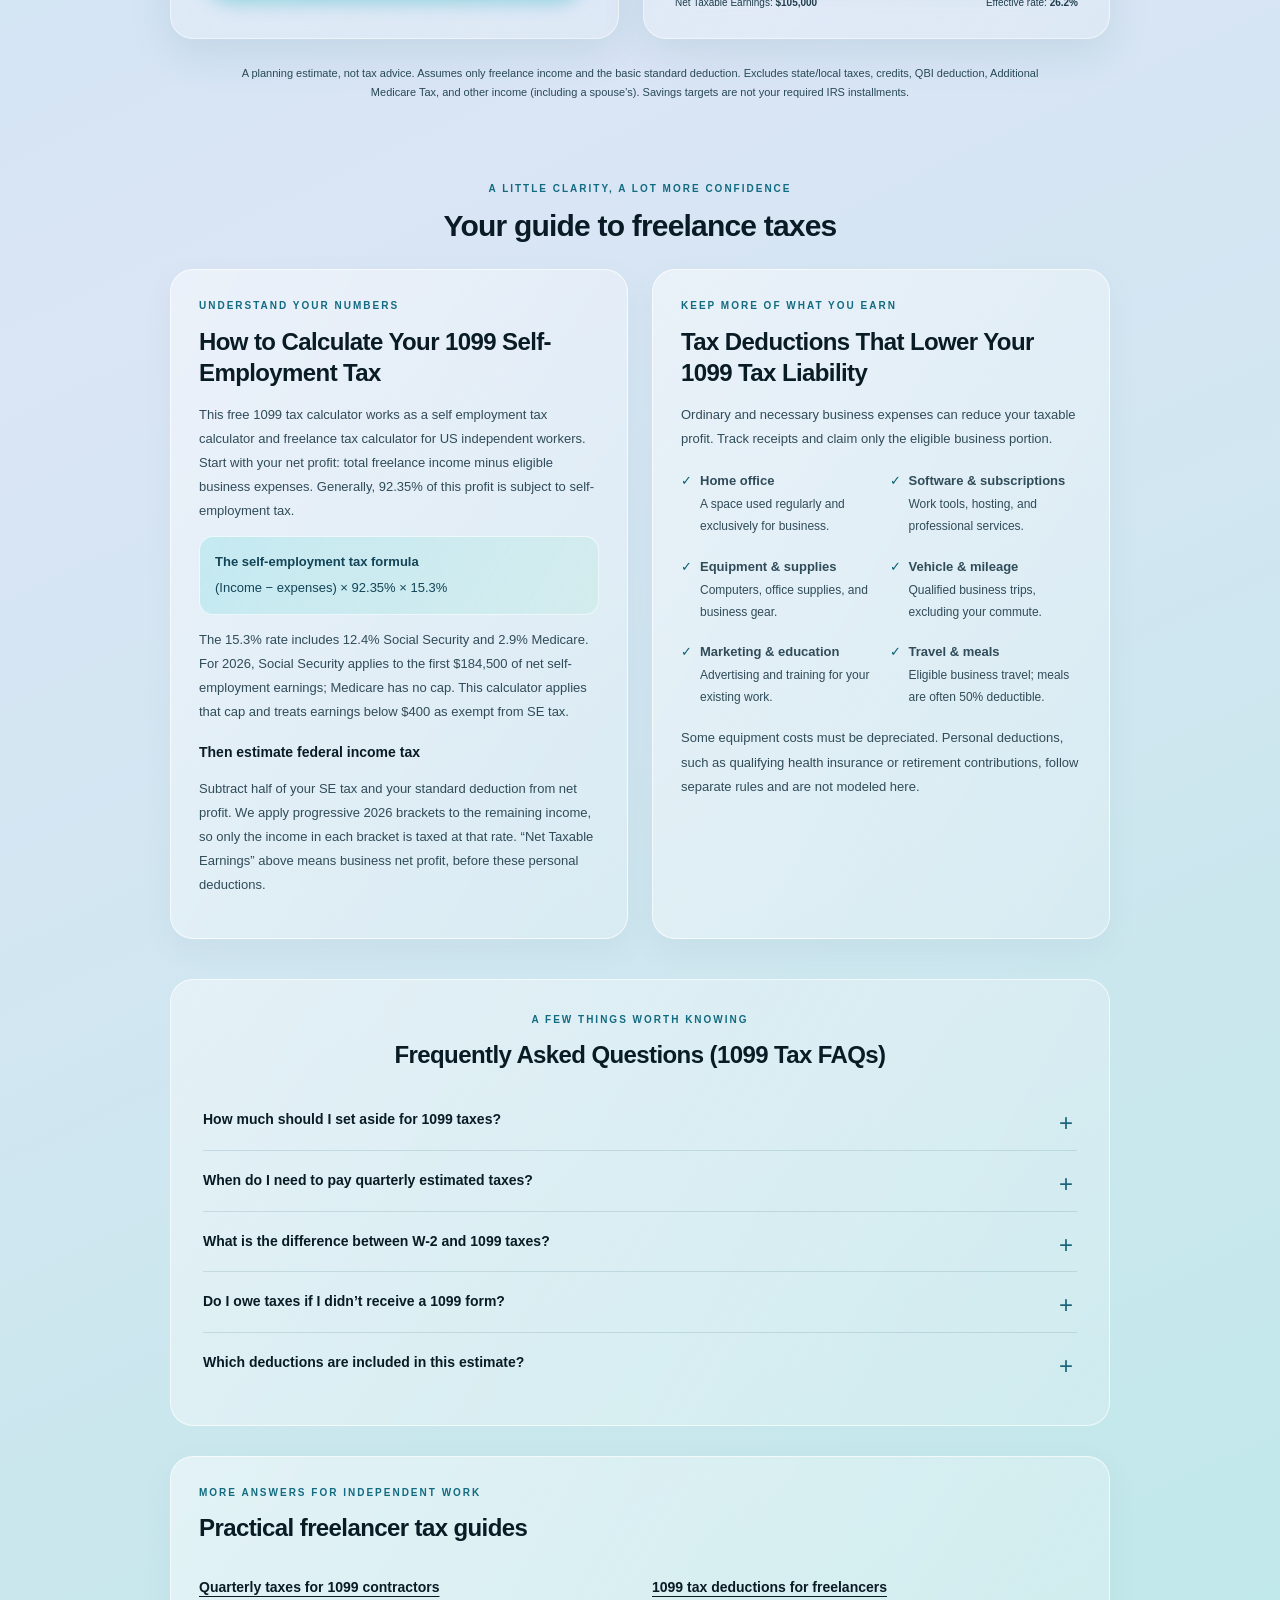
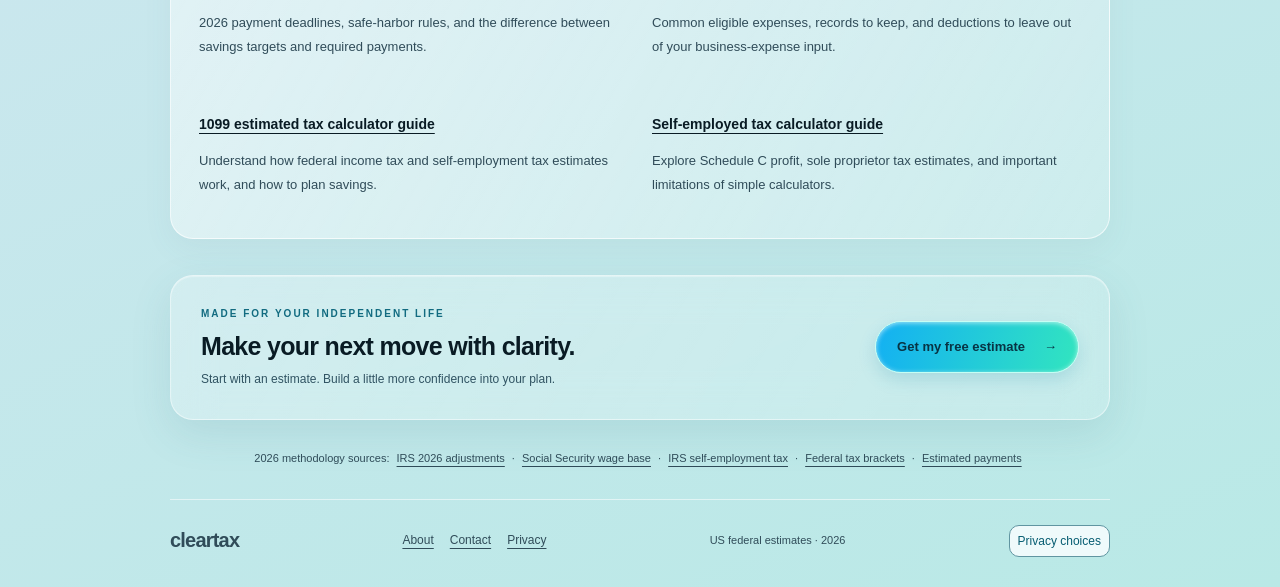
==== commit a0af7115: "Improve homepage discovery of existing tax guides" ====
--- a/index.html
+++ b/index.html
@@ -163,7 +163,7 @@
       <details><summary>Do I owe taxes if I didn’t receive a 1099 form?</summary><p>Income can be taxable even when a client does not send you a 1099. Generally, you must pay self-employment tax when net self-employment earnings reach $400. Income-tax filing requirements depend on your overall circumstances; a reporting threshold for a form is not a tax-free allowance.</p></details>
       <details><summary>Which deductions are included in this estimate?</summary><p>Your entered business expenses, half of regular SE tax, and the 2026 basic standard deduction: $16,100 for Single, $32,200 for Married Filing Jointly, or $24,150 for Head of Household. This estimate excludes itemized deductions, age/blindness additions, QBI, credits, and Additional Medicare Tax. It assumes no other income and no Social Security wages.</p></details>
     </section>
-    <section class="guide" id="resources" aria-labelledby="resources-title"><div class="kicker">More answers for independent work</div><h2 id="resources-title">Practical freelancer tax guides</h2><div class="guide-grid"><div><h3><a href="/guides/quarterly-taxes/">Quarterly taxes for 1099 contractors</a></h3><p>2026 payment deadlines, safe-harbor rules, and the difference between savings targets and required payments.</p></div><div><h3><a href="/guides/1099-tax-deductions/">1099 tax deductions for freelancers</a></h3><p>Common eligible expenses, records to keep, and deductions to leave out of your business-expense input.</p></div></div></section>
+    <section class="guide" id="resources" aria-labelledby="resources-title"><div class="kicker">More answers for independent work</div><h2 id="resources-title">Practical freelancer tax guides</h2><div class="guide-grid"><div><h3><a href="/guides/quarterly-taxes/">Quarterly taxes for 1099 contractors</a></h3><p>2026 payment deadlines, safe-harbor rules, and the difference between savings targets and required payments.</p></div><div><h3><a href="/guides/1099-tax-deductions/">1099 tax deductions for freelancers</a></h3><p>Common eligible expenses, records to keep, and deductions to leave out of your business-expense input.</p></div><div><h3><a href="/guides/1099-estimated-tax-calculator/">1099 estimated tax calculator guide</a></h3><p>Understand how federal income tax and self-employment tax estimates work, and how to plan savings.</p></div><div><h3><a href="/guides/self-employed-tax-calculator/">Self-employed tax calculator guide</a></h3><p>Explore Schedule C profit, sole proprietor tax estimates, and important limitations of simple calculators.</p></div></div></section>
 <section class="closing-cta glass" aria-labelledby="closing-title"><div><div class="kicker">Made for your independent life</div><h2 id="closing-title">Make your next move with clarity.</h2><p>Start with an estimate. Build a little more confidence into your plan.</p></div><a class="primary-link" href="#calculator">Get my free estimate <span aria-hidden="true">→</span></a></section>
     <p class="sources">2026 methodology sources: <a href="https://www.irs.gov/newsroom/irs-provides-tax-inflation-adjustments-for-tax-year-2026" target="_blank" rel="noopener noreferrer">IRS 2026 adjustments</a> · <a href="https://www.ssa.gov/oact/cola/cbb.html" target="_blank" rel="noopener noreferrer">Social Security wage base</a> · <a href="https://www.irs.gov/businesses/small-businesses-self-employed/self-employment-tax-social-security-and-medicare-taxes" target="_blank" rel="noopener noreferrer">IRS self-employment tax</a> · <a href="https://www.irs.gov/filing/federal-income-tax-rates-and-brackets" target="_blank" rel="noopener noreferrer">Federal tax brackets</a> · <a href="https://www.irs.gov/payments/estimated-taxes" target="_blank" rel="noopener noreferrer">Estimated payments</a></p>
   </main>
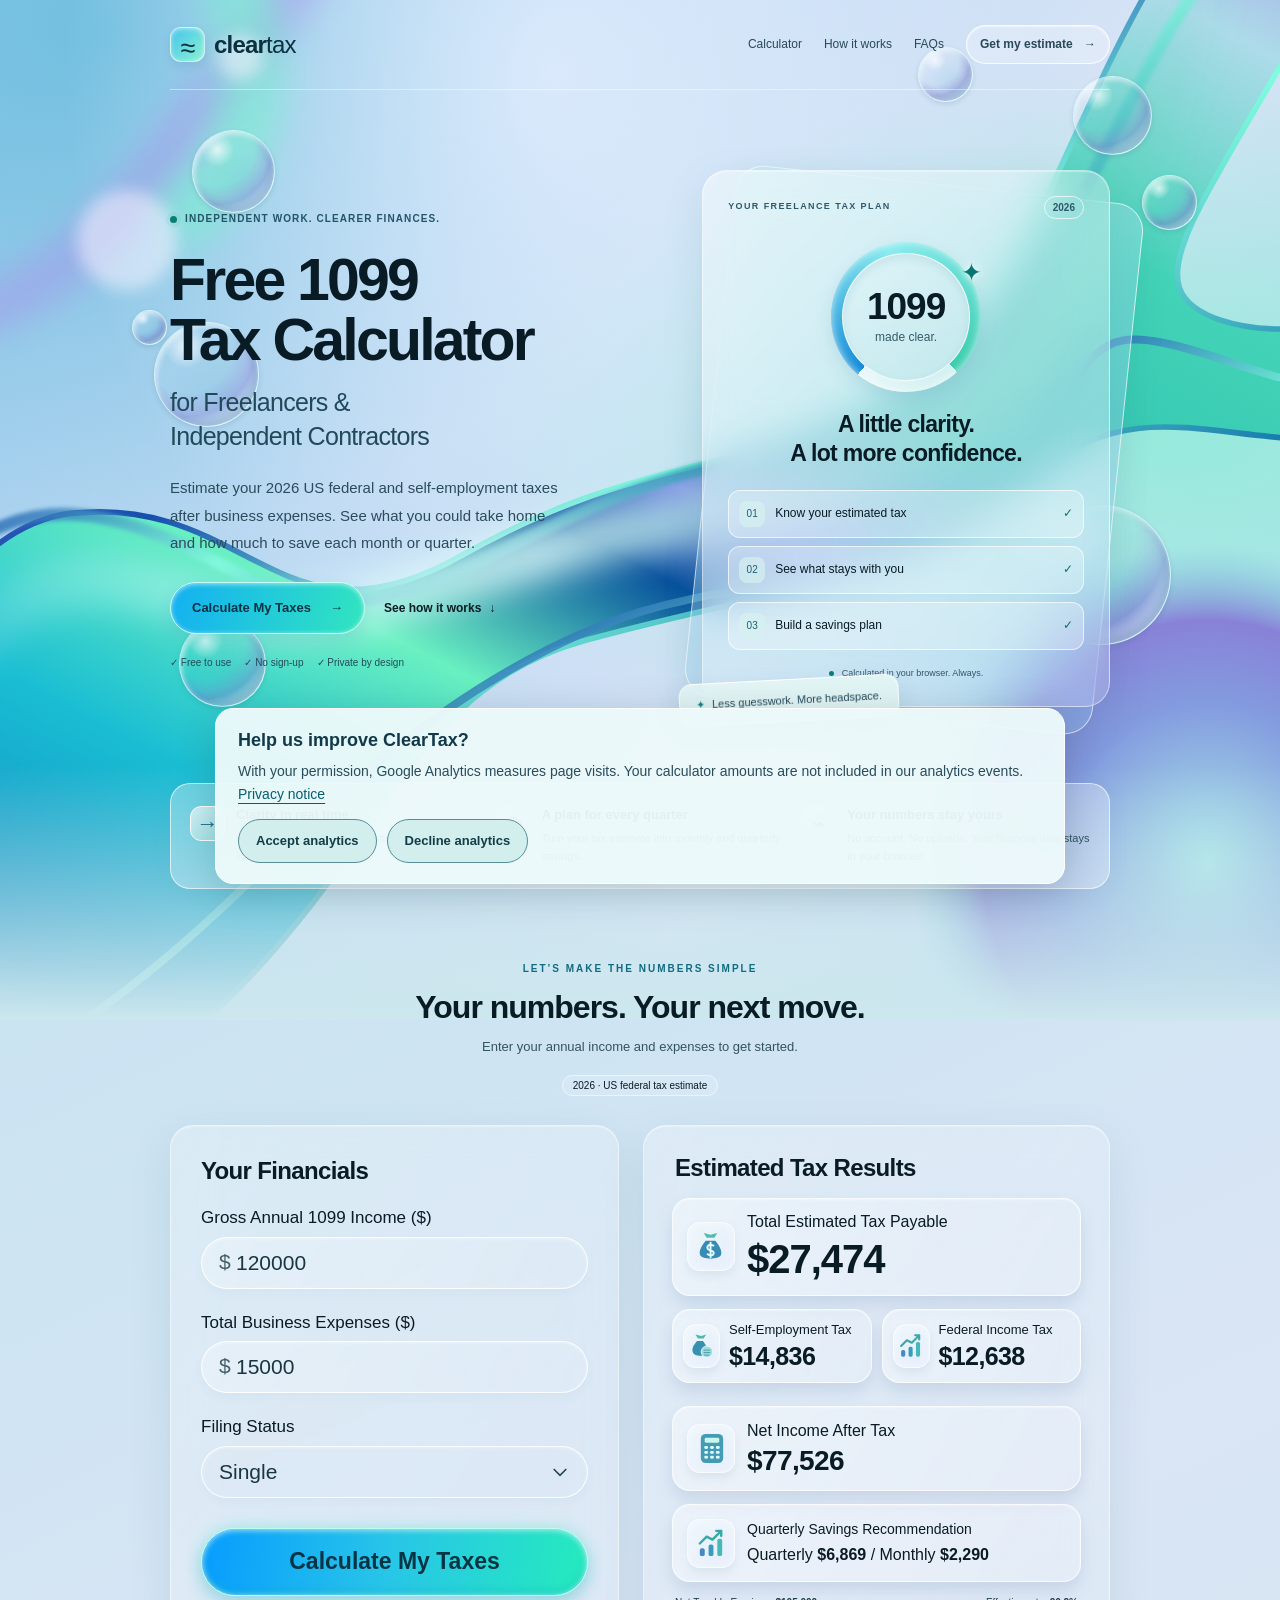
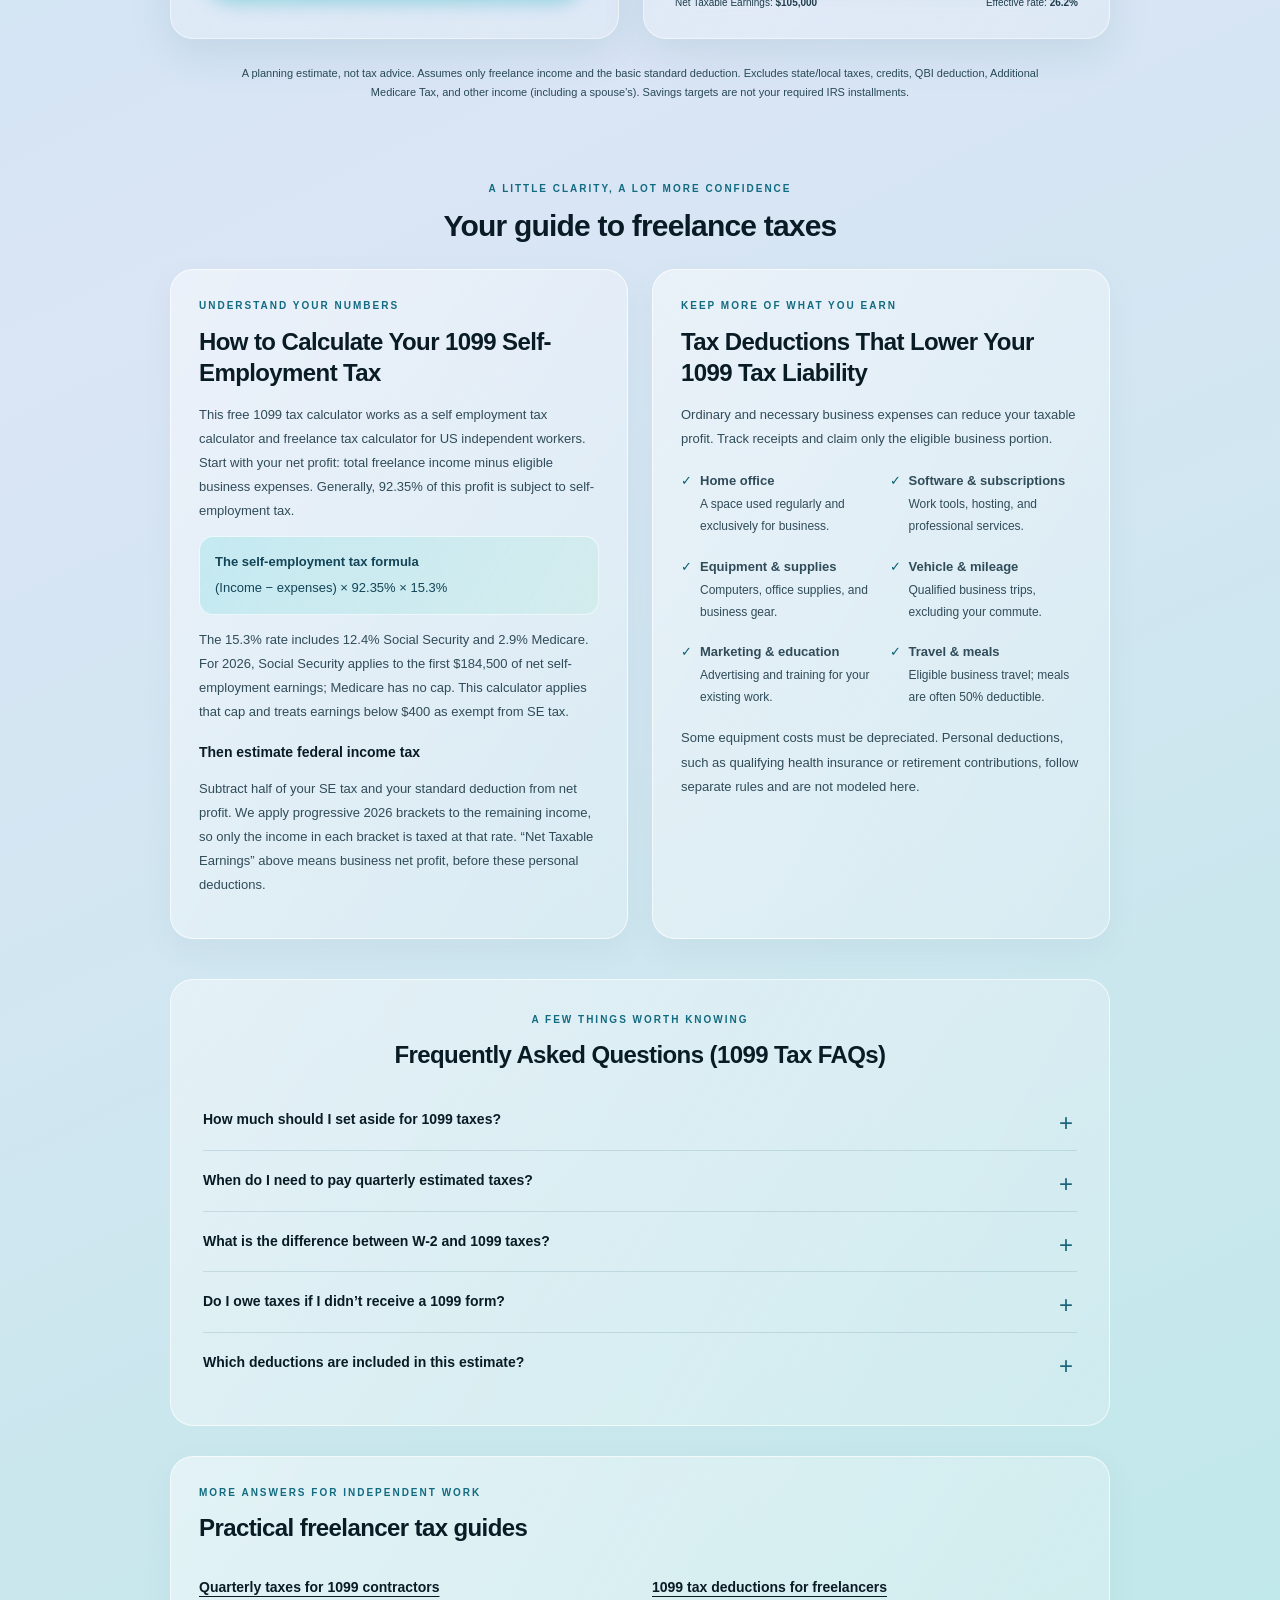
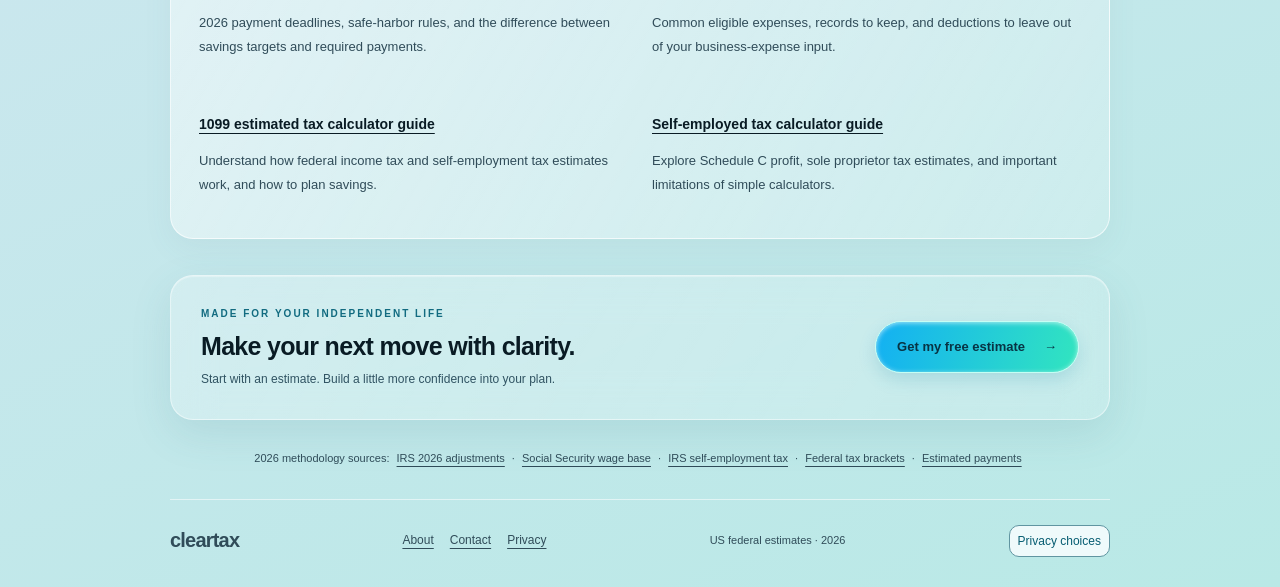
==== commit 9f4d11a4: "Clarify homepage search snippet with year, expenses and take-home pay" ====
--- a/index.html
+++ b/index.html
@@ -3,14 +3,14 @@
 <head>
   <meta charset="utf-8">
   <meta name="viewport" content="width=device-width, initial-scale=1.0">
-  <title>Free 1099 Tax Calculator | Self-Employment Estimator 2026</title>
-  <meta name="description" content="Calculate 1099 self-employment tax and federal income tax instantly with a free 1099 tax calculator. Built for freelancers, contractors, and gig workers.">
+  <title>Free 1099 Tax Calculator 2026 | Tax &amp; Take-Home Pay</title>
+  <meta name="description" content="Estimate 2026 US federal and self-employment taxes after business expenses. See take-home pay and monthly or quarterly savings. Free, no sign-up.">
   <!-- Production origin: https://1099-tax-calculator-main.vercel.app/.
        A 1200x630 PNG social preview is included at /og-image.png. -->
   <link rel="canonical" href="https://1099-tax-calculator-main.vercel.app/" />
   <meta name="robots" content="index, follow, max-image-preview:large">
-  <meta property="og:title" content="Free 1099 Tax Calculator | Self-Employment Estimator 2026">
-  <meta property="og:description" content="Calculate 1099 self-employment tax and federal income tax instantly with a free 1099 tax calculator. Built for freelancers, contractors, and gig workers.">
+  <meta property="og:title" content="Free 1099 Tax Calculator 2026 | Tax &amp; Take-Home Pay">
+  <meta property="og:description" content="Estimate 2026 US federal and self-employment taxes after business expenses. See take-home pay and monthly or quarterly savings. Free, no sign-up.">
   <meta property="og:type" content="website">
   <meta property="og:url" content="https://1099-tax-calculator-main.vercel.app/">
   <meta property="og:site_name" content="ClearTax">
@@ -21,8 +21,8 @@
   <meta property="og:image:type" content="image/png">
   <meta property="og:image:alt" content="Free 1099 Tax Calculator — 2026 federal and self-employment tax estimates">
   <meta name="twitter:card" content="summary_large_image">
-  <meta name="twitter:title" content="Free 1099 Tax Calculator | Self-Employment Estimator 2026">
-  <meta name="twitter:description" content="Calculate 1099 self-employment tax and federal income tax instantly with a free 1099 tax calculator. Built for freelancers, contractors, and gig workers.">
+  <meta name="twitter:title" content="Free 1099 Tax Calculator 2026 | Tax &amp; Take-Home Pay">
+  <meta name="twitter:description" content="Estimate 2026 US federal and self-employment taxes after business expenses. See take-home pay and monthly or quarterly savings. Free, no sign-up.">
   <meta name="twitter:image" content="https://1099-tax-calculator-main.vercel.app/og-image.png">
   <meta name="twitter:image:alt" content="Free 1099 Tax Calculator — 2026 federal and self-employment tax estimates">
   <meta name="theme-color" content="#edf4f2">
@@ -35,7 +35,7 @@
       "@id": "https://1099-tax-calculator-main.vercel.app/#calculator",
       "name": "Free 1099 Tax Calculator",
       "url": "https://1099-tax-calculator-main.vercel.app/",
-      "description": "Calculate 1099 self-employment tax and federal income tax instantly with a free 1099 tax calculator. Built for freelancers, contractors, and gig workers.",
+      "description": "Estimate 2026 US federal and self-employment taxes after business expenses. See take-home pay and monthly or quarterly savings. Free, no sign-up.",
       "applicationCategory": "FinancialApplication",
       "operatingSystem": "All",
       "browserRequirements": "Requires JavaScript for interactive calculations.",
@@ -128,7 +128,7 @@
   <header class="site-header"><a class="brand landing-brand" href="#home" aria-label="ClearTax home"><span class="brand-mark" aria-hidden="true">≈</span>clear<span>tax</span></a><nav aria-label="Main navigation"><a href="#calculator">Calculator</a><a href="#how-it-works">How it works</a><a href="#faq">FAQs</a><a class="nav-cta" href="#calculator">Get my estimate <span aria-hidden="true">→</span></a></nav></header>
   <main>
     <section class="landing" id="home" aria-labelledby="title">
-<div class="landing-copy"><div class="landing-eyebrow"><span class="status-dot" aria-hidden="true"></span>Independent work. Clearer finances.</div><h1 id="title">Free 1099 <br>Tax Calculator <span>for Freelancers &amp; <br>Independent Contractors</span></h1><p class="landing-description">You do the work. We’ll help with the tax math. Get a clear picture of what you may owe—and what to set aside—with a few simple numbers.</p><div class="landing-actions"><a class="primary-link" href="#calculator">Calculate My Taxes <span aria-hidden="true">→</span></a><a class="secondary-link" href="#how-it-works">See how it works <span aria-hidden="true">↓</span></a></div><div class="landing-reassurance"><span>✓ Free to use</span><span>✓ No sign-up</span><span>✓ Private by design</span></div></div>
+<div class="landing-copy"><div class="landing-eyebrow"><span class="status-dot" aria-hidden="true"></span>Independent work. Clearer finances.</div><h1 id="title">Free 1099 <br>Tax Calculator <span>for Freelancers &amp; <br>Independent Contractors</span></h1><p class="landing-description">Estimate your 2026 US federal and self-employment taxes after business expenses. See what you could take home and how much to save each month or quarter.</p><div class="landing-actions"><a class="primary-link" href="#calculator">Calculate My Taxes <span aria-hidden="true">→</span></a><a class="secondary-link" href="#how-it-works">See how it works <span aria-hidden="true">↓</span></a></div><div class="landing-reassurance"><span>✓ Free to use</span><span>✓ No sign-up</span><span>✓ Private by design</span></div></div>
 <div class="landing-visual"><div class="visual-backplate" aria-hidden="true"></div><div class="glass plan-card"><div class="plan-top"><span>YOUR FREELANCE TAX PLAN</span><span class="plan-year">2026</span></div><div class="clarity-orbit" aria-hidden="true"><div><strong>1099</strong><span>made clear.</span></div><i class="orbit-spark">✦</i></div><h2>A little clarity.<br>A lot more confidence.</h2><div class="plan-steps"><div><span class="step-icon" aria-hidden="true">01</span><span>Know your estimated tax</span><span class="step-check" aria-hidden="true">✓</span></div><div><span class="step-icon" aria-hidden="true">02</span><span>See what stays with you</span><span class="step-check" aria-hidden="true">✓</span></div><div><span class="step-icon" aria-hidden="true">03</span><span>Build a savings plan</span><span class="step-check" aria-hidden="true">✓</span></div></div><div class="plan-foot"><span class="status-dot" aria-hidden="true"></span>Calculated in your browser. Always.</div></div><div class="floating-note"><span aria-hidden="true">✦</span>Less guesswork. More headspace.</div></div>
 </section>
 <section class="benefits" aria-label="Why use ClearTax"><article><span class="benefit-icon" aria-hidden="true">→</span><div><h2>Clarity in real time</h2><p>Adjust your numbers. Your estimate updates instantly.</p></div></article><article><span class="benefit-icon" aria-hidden="true">◷</span><div><h2>A plan for every quarter</h2><p>Turn your tax estimate into monthly and quarterly savings.</p></div></article><article><span class="benefit-icon" aria-hidden="true">⌁</span><div><h2>Your numbers stay yours</h2><p>No account. No uploads. Your financial data stays in your browser.</p></div></article></section>
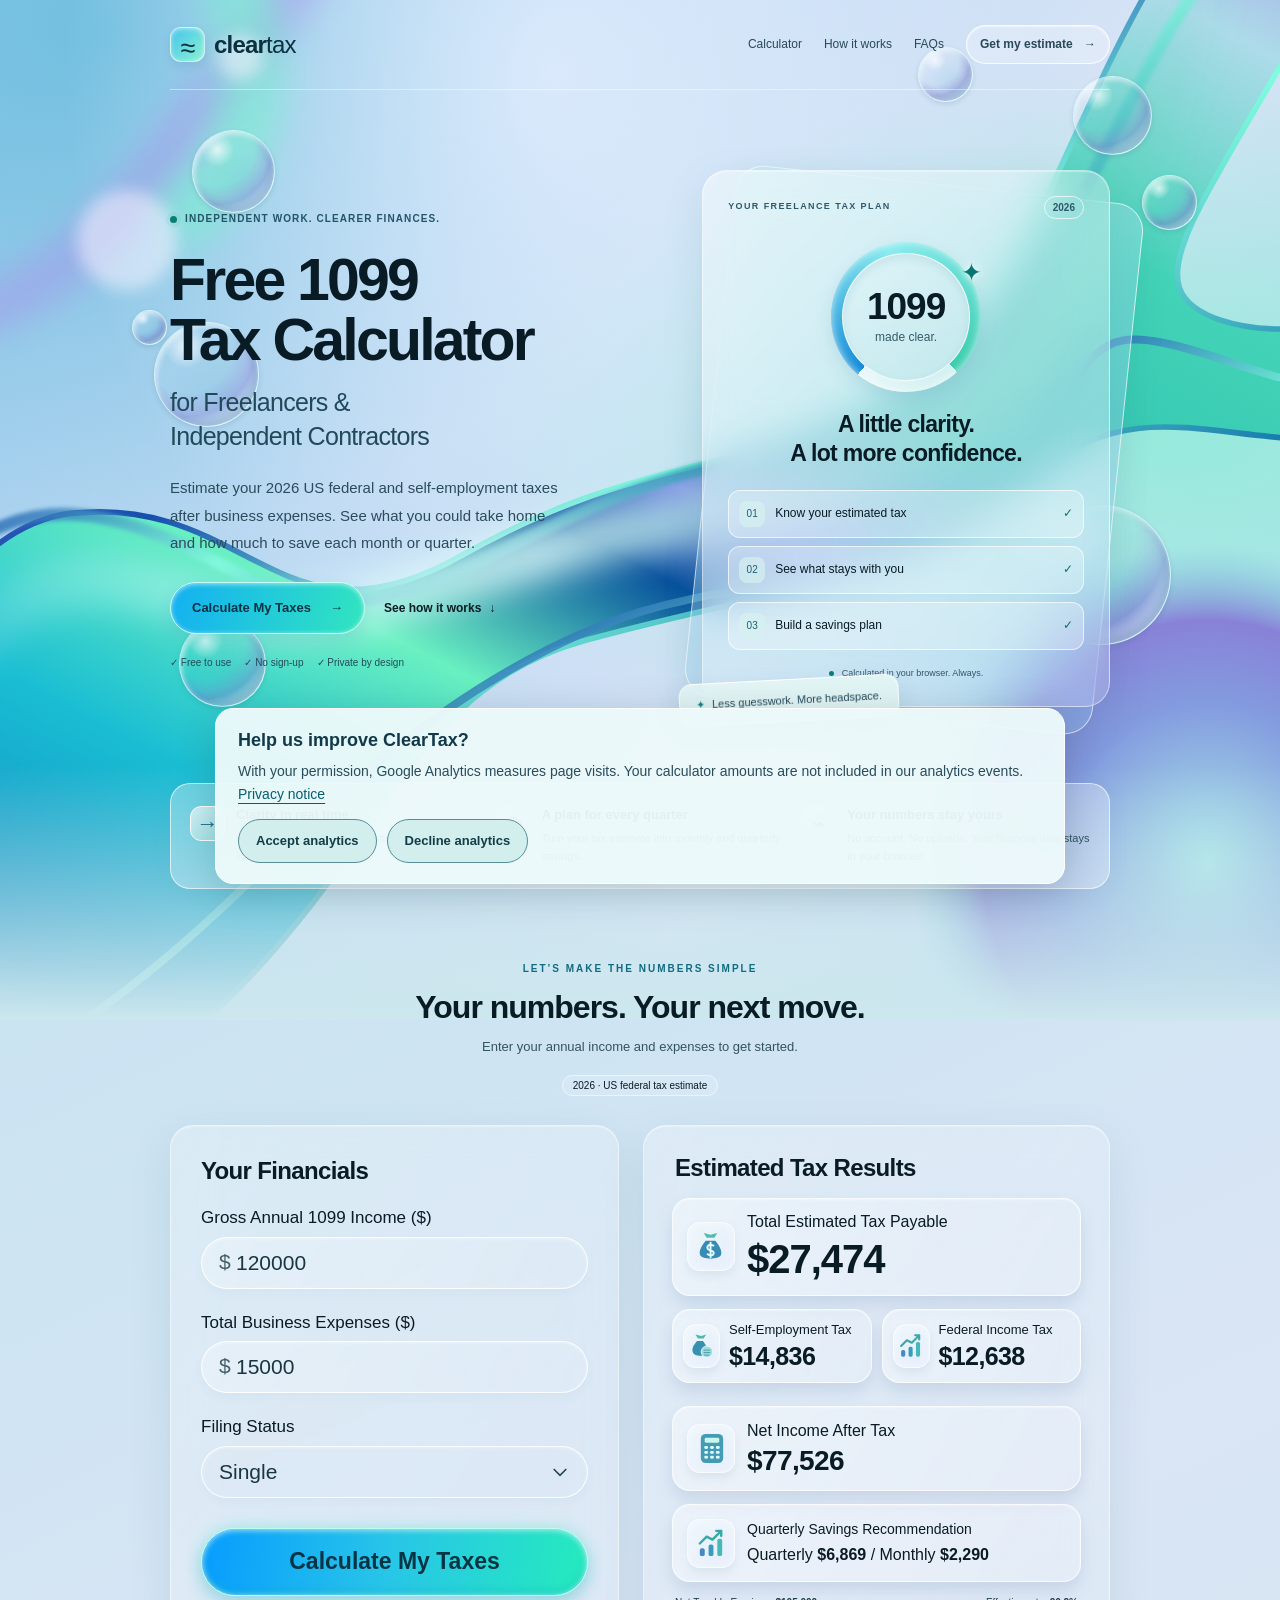
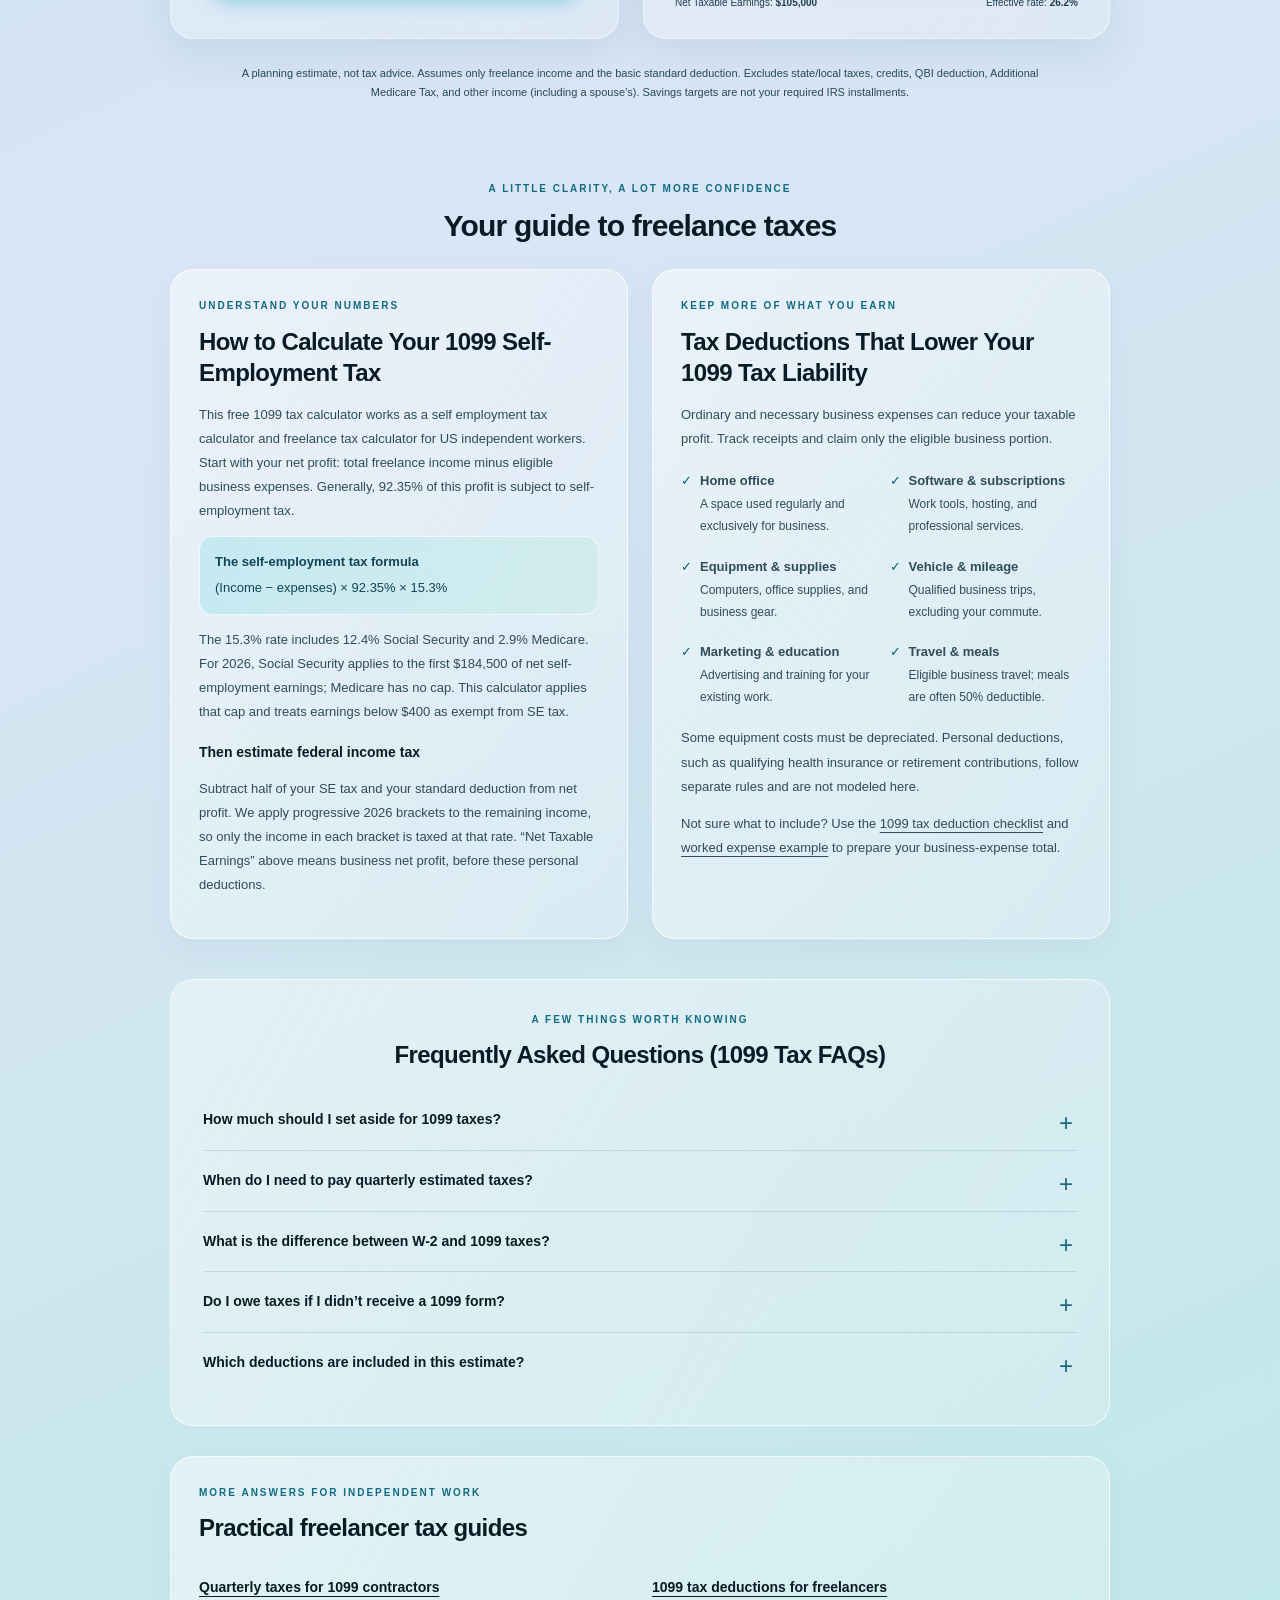
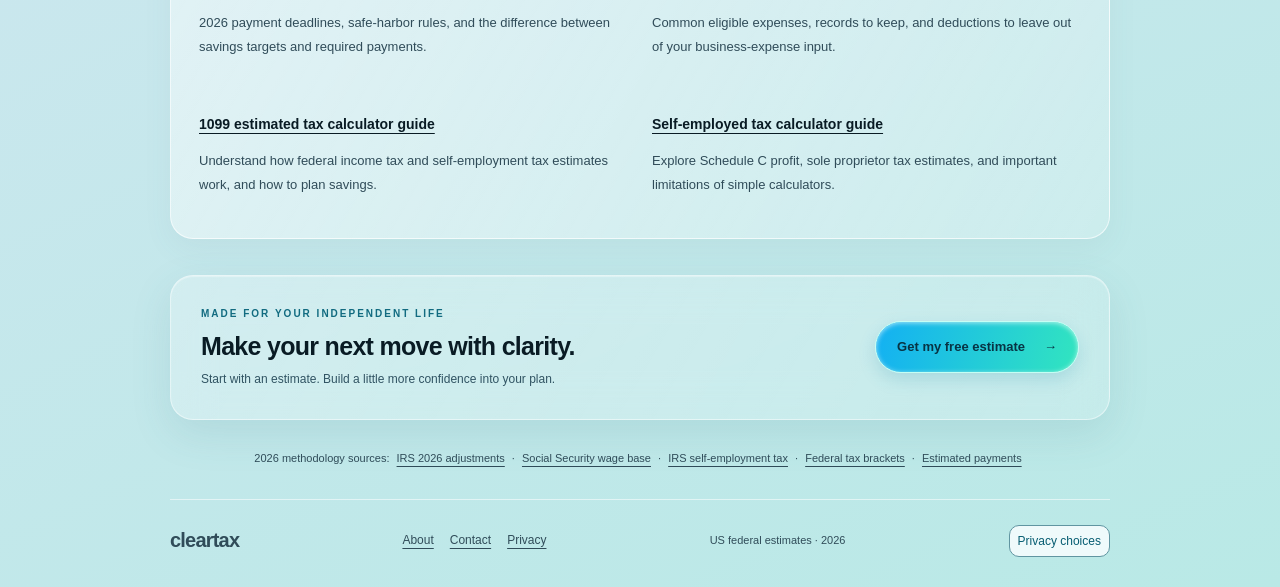
==== commit d5626901: "Link calculator guidance to deductions checklist and example" ====
--- a/index.html
+++ b/index.html
@@ -154,7 +154,7 @@
     <div class="learn-intro"><div class="kicker">A little clarity, a lot more confidence</div><h2>Your guide to freelance taxes</h2></div>
     <div class="guide-grid">
       <article class="guide" id="how-it-works" aria-labelledby="how-title"><div class="kicker">Understand your numbers</div><h2 id="how-title">How to Calculate Your 1099 Self-Employment Tax</h2><p>This free 1099 tax calculator works as a self employment tax calculator and freelance tax calculator for US independent workers. Start with your net profit: total freelance income minus eligible business expenses. Generally, 92.35% of this profit is subject to self-employment tax.</p><div class="formula"><h3>The self-employment tax formula</h3>(Income − expenses) × 92.35% × 15.3%</div><p>The 15.3% rate includes 12.4% Social Security and 2.9% Medicare. For 2026, Social Security applies to the first $184,500 of net self-employment earnings; Medicare has no cap. This calculator applies that cap and treats earnings below $400 as exempt from SE tax.</p><h3>Then estimate federal income tax</h3><p>Subtract half of your SE tax and your standard deduction from net profit. We apply progressive 2026 brackets to the remaining income, so only the income in each bracket is taxed at that rate. “Net Taxable Earnings” above means business net profit, before these personal deductions.</p></article>
-      <article class="guide" aria-labelledby="deductions-title"><div class="kicker">Keep more of what you earn</div><h2 id="deductions-title">Tax Deductions That Lower Your 1099 Tax Liability</h2><p>Ordinary and necessary business expenses can reduce your taxable profit. Track receipts and claim only the eligible business portion.</p><ul class="deductions"><li><div><h3>Home office</h3><span>A space used regularly and exclusively for business.</span></div></li><li><div><h3>Software &amp; subscriptions</h3><span>Work tools, hosting, and professional services.</span></div></li><li><div><h3>Equipment &amp; supplies</h3><span>Computers, office supplies, and business gear.</span></div></li><li><div><h3>Vehicle &amp; mileage</h3><span>Qualified business trips, excluding your commute.</span></div></li><li><div><h3>Marketing &amp; education</h3><span>Advertising and training for your existing work.</span></div></li><li><div><h3>Travel &amp; meals</h3><span>Eligible business travel; meals are often 50% deductible.</span></div></li></ul><p>Some equipment costs must be depreciated. Personal deductions, such as qualifying health insurance or retirement contributions, follow separate rules and are not modeled here.</p></article>
+      <article class="guide" aria-labelledby="deductions-title"><div class="kicker">Keep more of what you earn</div><h2 id="deductions-title">Tax Deductions That Lower Your 1099 Tax Liability</h2><p>Ordinary and necessary business expenses can reduce your taxable profit. Track receipts and claim only the eligible business portion.</p><ul class="deductions"><li><div><h3>Home office</h3><span>A space used regularly and exclusively for business.</span></div></li><li><div><h3>Software &amp; subscriptions</h3><span>Work tools, hosting, and professional services.</span></div></li><li><div><h3>Equipment &amp; supplies</h3><span>Computers, office supplies, and business gear.</span></div></li><li><div><h3>Vehicle &amp; mileage</h3><span>Qualified business trips, excluding your commute.</span></div></li><li><div><h3>Marketing &amp; education</h3><span>Advertising and training for your existing work.</span></div></li><li><div><h3>Travel &amp; meals</h3><span>Eligible business travel; meals are often 50% deductible.</span></div></li></ul><p>Some equipment costs must be depreciated. Personal deductions, such as qualifying health insurance or retirement contributions, follow separate rules and are not modeled here.</p><p>Not sure what to include? Use the <a href="/guides/1099-tax-deductions/#checklist">1099 tax deduction checklist</a> and <a href="/guides/1099-tax-deductions/#expense-total">worked expense example</a> to prepare your business-expense total.</p></article>
     </div>
     <section class="faq" id="faq" aria-labelledby="faq-title"><div class="faq-heading"><div class="kicker">A few things worth knowing</div><h2 id="faq-title">Frequently Asked Questions (1099 Tax FAQs)</h2></div>
       <details><summary>How much should I set aside for 1099 taxes?</summary><p>Use your estimated total tax divided by 12 or 4 as a starting savings target. The effective rate shown here is estimated federal plus SE tax divided by net business profit. Your actual savings need can change with state taxes, other income, deductions, credits, and withholding.</p></details>
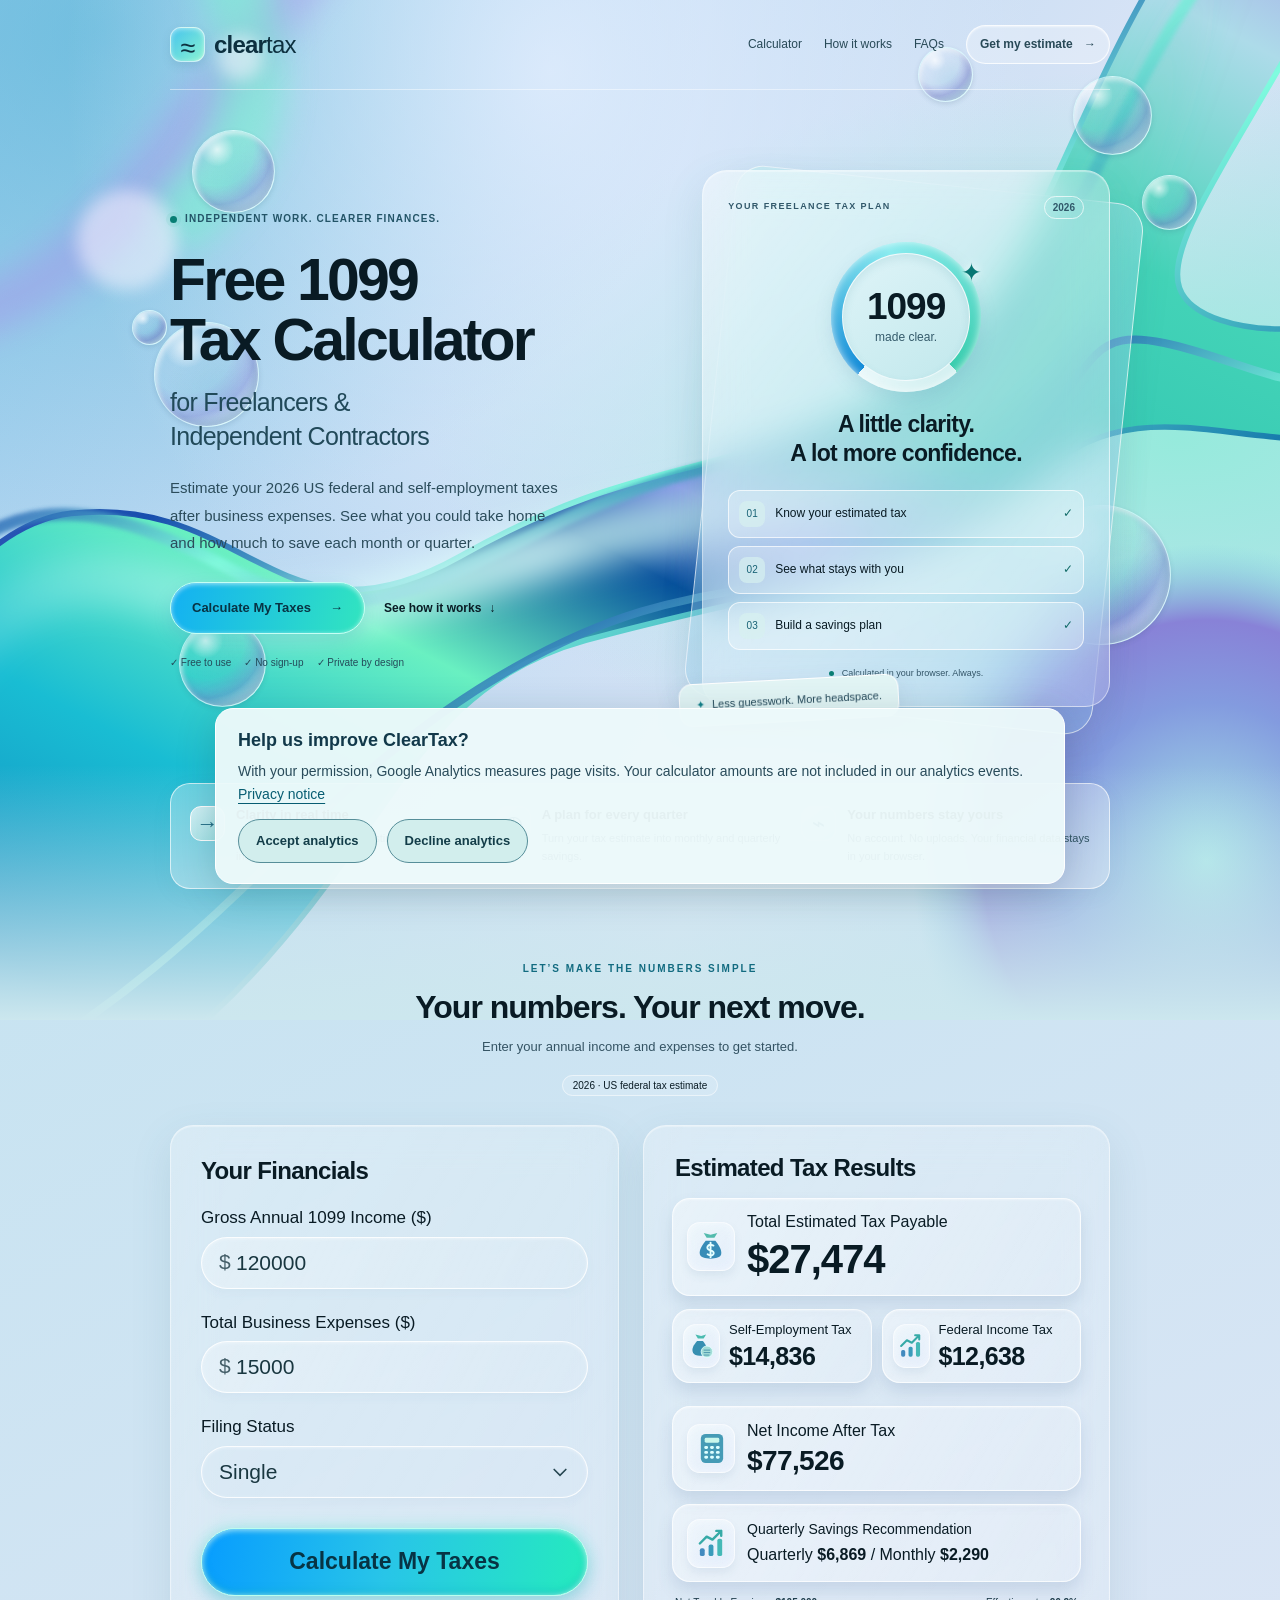
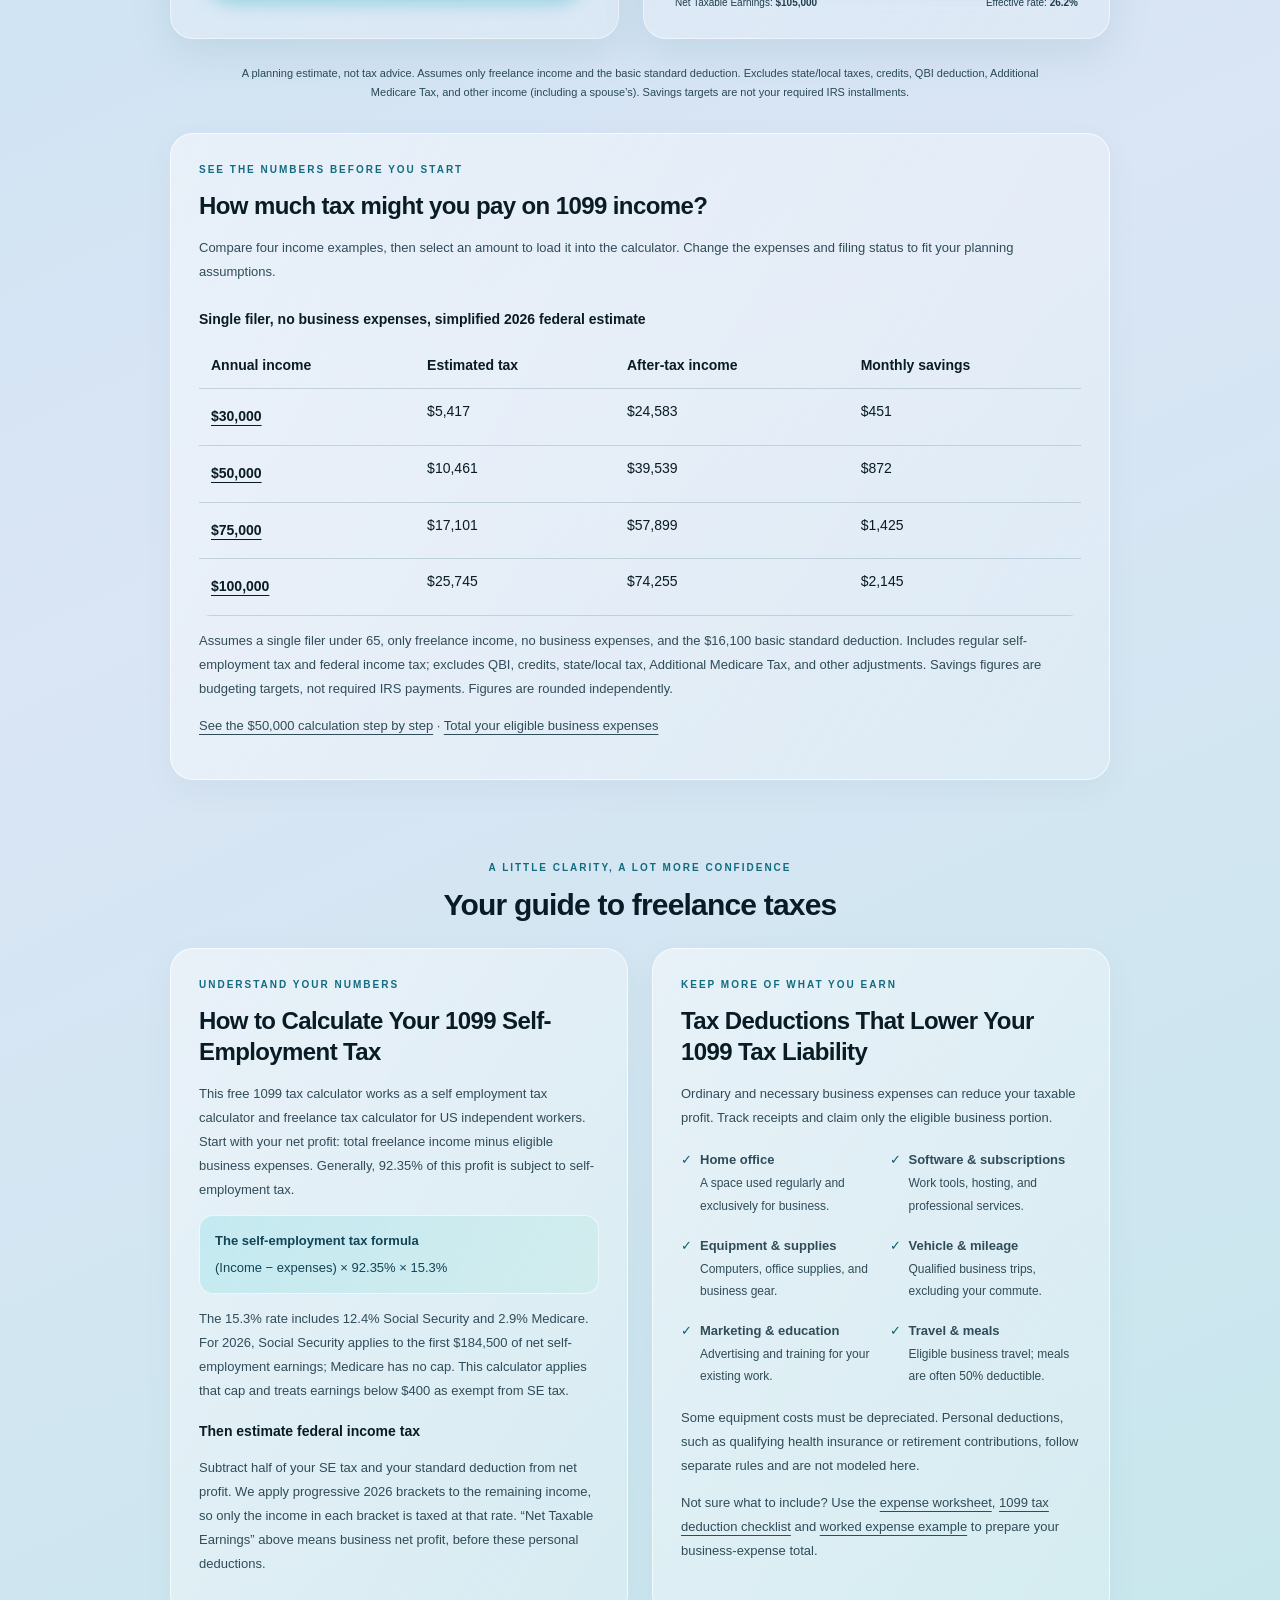
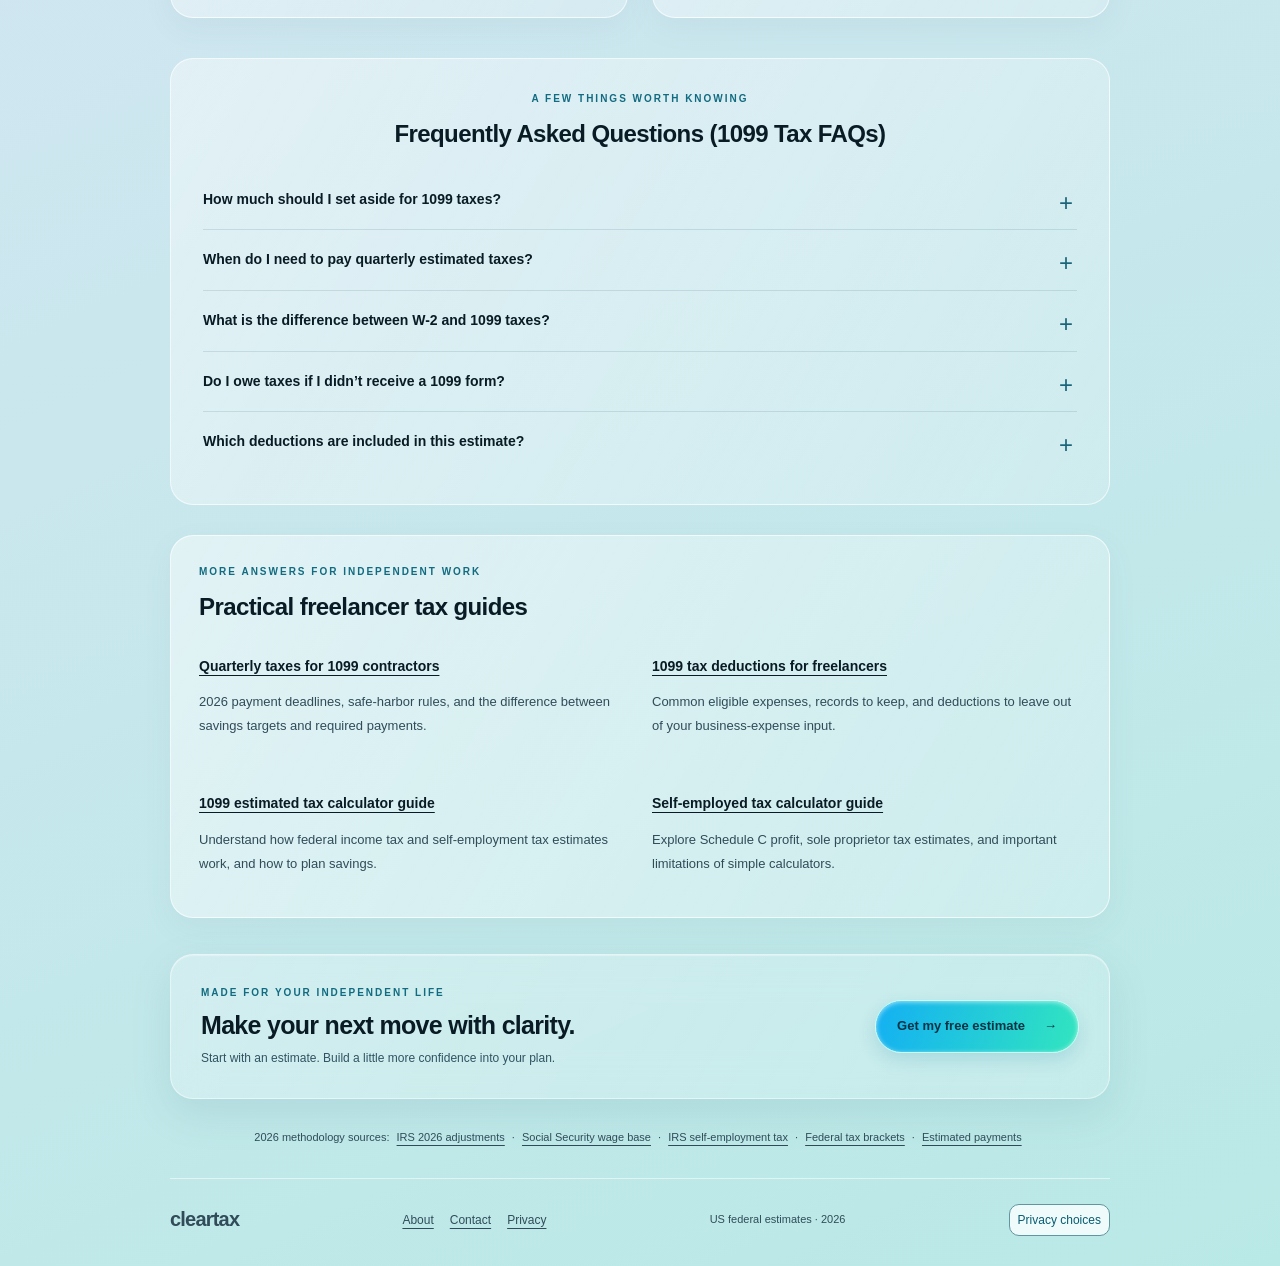
==== commit ef1b3e00: "Add useful 1099 tax examples and private expense worksheet" ====
--- a/index.html
+++ b/index.html
@@ -3,14 +3,14 @@
 <head>
   <meta charset="utf-8">
   <meta name="viewport" content="width=device-width, initial-scale=1.0">
-  <title>Free 1099 Tax Calculator 2026 | Tax &amp; Take-Home Pay</title>
-  <meta name="description" content="Estimate 2026 US federal and self-employment taxes after business expenses. See take-home pay and monthly or quarterly savings. Free, no sign-up.">
+  <title>1099 Tax Calculator 2026 | Free Self-Employment Tax Estimator</title>
+  <meta name="description" content="Free 1099 tax estimator for 2026. Estimate federal income and self-employment taxes after business expenses, take-home pay, and monthly or quarterly savings.">
   <!-- Production origin: https://1099-tax-calculator-main.vercel.app/.
        A 1200x630 PNG social preview is included at /og-image.png. -->
   <link rel="canonical" href="https://1099-tax-calculator-main.vercel.app/" />
   <meta name="robots" content="index, follow, max-image-preview:large">
-  <meta property="og:title" content="Free 1099 Tax Calculator 2026 | Tax &amp; Take-Home Pay">
-  <meta property="og:description" content="Estimate 2026 US federal and self-employment taxes after business expenses. See take-home pay and monthly or quarterly savings. Free, no sign-up.">
+  <meta property="og:title" content="1099 Tax Calculator 2026 | Free Self-Employment Tax Estimator">
+  <meta property="og:description" content="Free 1099 tax estimator for 2026. Estimate federal income and self-employment taxes after business expenses, take-home pay, and monthly or quarterly savings.">
   <meta property="og:type" content="website">
   <meta property="og:url" content="https://1099-tax-calculator-main.vercel.app/">
   <meta property="og:site_name" content="ClearTax">
@@ -21,8 +21,8 @@
   <meta property="og:image:type" content="image/png">
   <meta property="og:image:alt" content="Free 1099 Tax Calculator — 2026 federal and self-employment tax estimates">
   <meta name="twitter:card" content="summary_large_image">
-  <meta name="twitter:title" content="Free 1099 Tax Calculator 2026 | Tax &amp; Take-Home Pay">
-  <meta name="twitter:description" content="Estimate 2026 US federal and self-employment taxes after business expenses. See take-home pay and monthly or quarterly savings. Free, no sign-up.">
+  <meta name="twitter:title" content="1099 Tax Calculator 2026 | Free Self-Employment Tax Estimator">
+  <meta name="twitter:description" content="Free 1099 tax estimator for 2026. Estimate federal income and self-employment taxes after business expenses, take-home pay, and monthly or quarterly savings.">
   <meta name="twitter:image" content="https://1099-tax-calculator-main.vercel.app/og-image.png">
   <meta name="twitter:image:alt" content="Free 1099 Tax Calculator — 2026 federal and self-employment tax estimates">
   <meta name="theme-color" content="#edf4f2">
@@ -35,7 +35,7 @@
       "@id": "https://1099-tax-calculator-main.vercel.app/#calculator",
       "name": "Free 1099 Tax Calculator",
       "url": "https://1099-tax-calculator-main.vercel.app/",
-      "description": "Estimate 2026 US federal and self-employment taxes after business expenses. See take-home pay and monthly or quarterly savings. Free, no sign-up.",
+      "description": "Free 1099 tax estimator for 2026. Estimate federal income and self-employment taxes after business expenses, take-home pay, and monthly or quarterly savings.",
       "applicationCategory": "FinancialApplication",
       "operatingSystem": "All",
       "browserRequirements": "Requires JavaScript for interactive calculations.",
@@ -119,6 +119,7 @@
 .site-links{display:flex;gap:16px;flex-wrap:wrap}footer{flex-wrap:wrap}footer nav{font-size:12px}footer nav a{padding:5px 0}</style>
 <link rel="icon" href="/favicon.svg" type="image/svg+xml">
 <link rel="stylesheet" href="/assets/analytics.css">
+<link rel="stylesheet" href="/assets/tax-planning.css">
 <script src="/assets/analytics.js" defer></script>
 </head>
 <body>
@@ -151,10 +152,11 @@
 <p class="assumption sr-only" id="result-note">2026 federal estimate. After-tax income is income less expenses and estimated taxes.</p><p class="sr-only" id="announcement" role="status" aria-live="polite" aria-atomic="true"></p></section>
     </section>
     <p class="below-note">A planning estimate, not tax advice. Assumes only freelance income and the basic standard deduction. Excludes state/local taxes, credits, QBI deduction, Additional Medicare Tax, and other income (including a spouse’s). Savings targets are not your required IRS installments.</p>
+<section class="guide tax-examples" id="income-examples" aria-labelledby="examples-title"><div class="kicker">See the numbers before you start</div><h2 id="examples-title">How much tax might you pay on 1099 income?</h2><p>Compare four income examples, then select an amount to load it into the calculator. Change the expenses and filing status to fit your planning assumptions.</p><div class="tax-table-wrap" role="region" aria-label="2026 freelance income examples" tabindex="0"><table class="tax-table"><caption>Single filer, no business expenses, simplified 2026 federal estimate</caption><thead><tr><th scope="col">Annual income</th><th scope="col">Estimated tax</th><th scope="col">After-tax income</th><th scope="col">Monthly savings</th></tr></thead><tbody><tr><th scope="row"><a class="example-link" href="/#example-30000" aria-label="Load $30,000 income example in the calculator">$30,000</a></th><td>$5,417</td><td>$24,583</td><td>$451</td></tr><tr><th scope="row"><a class="example-link" href="/#example-50000" aria-label="Load $50,000 income example in the calculator">$50,000</a></th><td>$10,461</td><td>$39,539</td><td>$872</td></tr><tr><th scope="row"><a class="example-link" href="/#example-75000" aria-label="Load $75,000 income example in the calculator">$75,000</a></th><td>$17,101</td><td>$57,899</td><td>$1,425</td></tr><tr><th scope="row"><a class="example-link" href="/#example-100000" aria-label="Load $100,000 income example in the calculator">$100,000</a></th><td>$25,745</td><td>$74,255</td><td>$2,145</td></tr></tbody></table></div><p class="method-note">Assumes a single filer under 65, only freelance income, no business expenses, and the $16,100 basic standard deduction. Includes regular self-employment tax and federal income tax; excludes QBI, credits, state/local tax, Additional Medicare Tax, and other adjustments. Savings figures are budgeting targets, not required IRS payments. Figures are rounded independently.</p><p><a href="/guides/1099-estimated-tax-calculator/#worked-example">See the $50,000 calculation step by step</a> · <a href="/guides/1099-tax-deductions/#expense-worksheet">Total your eligible business expenses</a></p></section>
     <div class="learn-intro"><div class="kicker">A little clarity, a lot more confidence</div><h2>Your guide to freelance taxes</h2></div>
     <div class="guide-grid">
       <article class="guide" id="how-it-works" aria-labelledby="how-title"><div class="kicker">Understand your numbers</div><h2 id="how-title">How to Calculate Your 1099 Self-Employment Tax</h2><p>This free 1099 tax calculator works as a self employment tax calculator and freelance tax calculator for US independent workers. Start with your net profit: total freelance income minus eligible business expenses. Generally, 92.35% of this profit is subject to self-employment tax.</p><div class="formula"><h3>The self-employment tax formula</h3>(Income − expenses) × 92.35% × 15.3%</div><p>The 15.3% rate includes 12.4% Social Security and 2.9% Medicare. For 2026, Social Security applies to the first $184,500 of net self-employment earnings; Medicare has no cap. This calculator applies that cap and treats earnings below $400 as exempt from SE tax.</p><h3>Then estimate federal income tax</h3><p>Subtract half of your SE tax and your standard deduction from net profit. We apply progressive 2026 brackets to the remaining income, so only the income in each bracket is taxed at that rate. “Net Taxable Earnings” above means business net profit, before these personal deductions.</p></article>
-      <article class="guide" aria-labelledby="deductions-title"><div class="kicker">Keep more of what you earn</div><h2 id="deductions-title">Tax Deductions That Lower Your 1099 Tax Liability</h2><p>Ordinary and necessary business expenses can reduce your taxable profit. Track receipts and claim only the eligible business portion.</p><ul class="deductions"><li><div><h3>Home office</h3><span>A space used regularly and exclusively for business.</span></div></li><li><div><h3>Software &amp; subscriptions</h3><span>Work tools, hosting, and professional services.</span></div></li><li><div><h3>Equipment &amp; supplies</h3><span>Computers, office supplies, and business gear.</span></div></li><li><div><h3>Vehicle &amp; mileage</h3><span>Qualified business trips, excluding your commute.</span></div></li><li><div><h3>Marketing &amp; education</h3><span>Advertising and training for your existing work.</span></div></li><li><div><h3>Travel &amp; meals</h3><span>Eligible business travel; meals are often 50% deductible.</span></div></li></ul><p>Some equipment costs must be depreciated. Personal deductions, such as qualifying health insurance or retirement contributions, follow separate rules and are not modeled here.</p><p>Not sure what to include? Use the <a href="/guides/1099-tax-deductions/#checklist">1099 tax deduction checklist</a> and <a href="/guides/1099-tax-deductions/#expense-total">worked expense example</a> to prepare your business-expense total.</p></article>
+      <article class="guide" aria-labelledby="deductions-title"><div class="kicker">Keep more of what you earn</div><h2 id="deductions-title">Tax Deductions That Lower Your 1099 Tax Liability</h2><p>Ordinary and necessary business expenses can reduce your taxable profit. Track receipts and claim only the eligible business portion.</p><ul class="deductions"><li><div><h3>Home office</h3><span>A space used regularly and exclusively for business.</span></div></li><li><div><h3>Software &amp; subscriptions</h3><span>Work tools, hosting, and professional services.</span></div></li><li><div><h3>Equipment &amp; supplies</h3><span>Computers, office supplies, and business gear.</span></div></li><li><div><h3>Vehicle &amp; mileage</h3><span>Qualified business trips, excluding your commute.</span></div></li><li><div><h3>Marketing &amp; education</h3><span>Advertising and training for your existing work.</span></div></li><li><div><h3>Travel &amp; meals</h3><span>Eligible business travel; meals are often 50% deductible.</span></div></li></ul><p>Some equipment costs must be depreciated. Personal deductions, such as qualifying health insurance or retirement contributions, follow separate rules and are not modeled here.</p><p>Not sure what to include? Use the <a href="/guides/1099-tax-deductions/#expense-worksheet">expense worksheet</a>, <a href="/guides/1099-tax-deductions/#checklist">1099 tax deduction checklist</a> and <a href="/guides/1099-tax-deductions/#expense-total">worked expense example</a> to prepare your business-expense total.</p></article>
     </div>
     <section class="faq" id="faq" aria-labelledby="faq-title"><div class="faq-heading"><div class="kicker">A few things worth knowing</div><h2 id="faq-title">Frequently Asked Questions (1099 Tax FAQs)</h2></div>
       <details><summary>How much should I set aside for 1099 taxes?</summary><p>Use your estimated total tax divided by 12 or 4 as a starting savings target. The effective rate shown here is estimated federal plus SE tax divided by net business profit. Your actual savings need can change with state taxes, other income, deductions, credits, and withholding.</p></details>
@@ -165,7 +167,7 @@
     </section>
     <section class="guide" id="resources" aria-labelledby="resources-title"><div class="kicker">More answers for independent work</div><h2 id="resources-title">Practical freelancer tax guides</h2><div class="guide-grid"><div><h3><a href="/guides/quarterly-taxes/">Quarterly taxes for 1099 contractors</a></h3><p>2026 payment deadlines, safe-harbor rules, and the difference between savings targets and required payments.</p></div><div><h3><a href="/guides/1099-tax-deductions/">1099 tax deductions for freelancers</a></h3><p>Common eligible expenses, records to keep, and deductions to leave out of your business-expense input.</p></div><div><h3><a href="/guides/1099-estimated-tax-calculator/">1099 estimated tax calculator guide</a></h3><p>Understand how federal income tax and self-employment tax estimates work, and how to plan savings.</p></div><div><h3><a href="/guides/self-employed-tax-calculator/">Self-employed tax calculator guide</a></h3><p>Explore Schedule C profit, sole proprietor tax estimates, and important limitations of simple calculators.</p></div></div></section>
 <section class="closing-cta glass" aria-labelledby="closing-title"><div><div class="kicker">Made for your independent life</div><h2 id="closing-title">Make your next move with clarity.</h2><p>Start with an estimate. Build a little more confidence into your plan.</p></div><a class="primary-link" href="#calculator">Get my free estimate <span aria-hidden="true">→</span></a></section>
-    <p class="sources">2026 methodology sources: <a href="https://www.irs.gov/newsroom/irs-provides-tax-inflation-adjustments-for-tax-year-2026" target="_blank" rel="noopener noreferrer">IRS 2026 adjustments</a> · <a href="https://www.ssa.gov/oact/cola/cbb.html" target="_blank" rel="noopener noreferrer">Social Security wage base</a> · <a href="https://www.irs.gov/businesses/small-businesses-self-employed/self-employment-tax-social-security-and-medicare-taxes" target="_blank" rel="noopener noreferrer">IRS self-employment tax</a> · <a href="https://www.irs.gov/filing/federal-income-tax-rates-and-brackets" target="_blank" rel="noopener noreferrer">Federal tax brackets</a> · <a href="https://www.irs.gov/payments/estimated-taxes" target="_blank" rel="noopener noreferrer">Estimated payments</a></p>
+    <p class="sources">2026 methodology sources: <a href="https://www.irs.gov/pub/irs-drop/rp-25-32.pdf" target="_blank" rel="noopener noreferrer">IRS 2026 adjustments</a> · <a href="https://www.ssa.gov/oact/cola/cbb.html" target="_blank" rel="noopener noreferrer">Social Security wage base</a> · <a href="https://www.irs.gov/businesses/small-businesses-self-employed/self-employment-tax-social-security-and-medicare-taxes" target="_blank" rel="noopener noreferrer">IRS self-employment tax</a> · <a href="https://www.irs.gov/filing/federal-income-tax-rates-and-brackets" target="_blank" rel="noopener noreferrer">Federal tax brackets</a> · <a href="https://www.irs.gov/payments/estimated-taxes" target="_blank" rel="noopener noreferrer">Estimated payments</a></p>
   </main>
   <footer><a class="brand" href="/">cleartax</a><nav class="site-links" aria-label="Footer navigation"><a href="/about/">About</a><a href="/contact/">Contact</a><a href="/privacy/">Privacy</a></nav><span>US federal estimates · 2026</span></footer>
 </div>
@@ -226,7 +228,32 @@
 form.addEventListener('input', () => updateResults());
 form.addEventListener('change', () => updateResults());
 form.addEventListener('submit', event => { event.preventDefault(); updateResults(); });
-updateResults(false);
+// Only named public examples are supported; personal amounts never enter URLs or storage.
+function loadPublicExample() {
+  const presets = {
+    '#example-30000': [30000, 0], '#example-50000': [50000, 0],
+    '#example-75000': [75000, 0], '#example-100000': [100000, 0],
+    '#example-50000-expenses': [50000, 10000]
+  };
+  if (!Object.hasOwn(presets, location.hash)) return false;
+  const [income, expenses] = presets[location.hash];
+  document.getElementById('income').value = income;
+  document.getElementById('expenses').value = expenses;
+  document.getElementById('status').value = 'single';
+  updateResults();
+  document.getElementById('income').focus({preventScroll:true});
+  document.getElementById('calculator').scrollIntoView({block:'start'});
+  return true;
+}
+window.addEventListener('hashchange', loadPublicExample);
+document.addEventListener('click', event => {
+  const link = event.target.closest('a.example-link');
+  if (link && new URL(link.href).hash === location.hash) {
+    event.preventDefault();
+    loadPublicExample();
+  }
+});
+if (!loadPublicExample()) updateResults(false);
 </script>
 </body>
 </html>
--- a/assets/tax-planning.css
+++ b/assets/tax-planning.css
@@ -0,0 +1,2 @@
+/* Additions reuse the site's existing palette and keep calculator layout intact. */
+.tax-examples{margin:32px 0}.tax-table-wrap{overflow-x:auto;max-width:100%;border-radius:12px}.tax-table{width:100%;border-collapse:collapse;font-size:14px}.tax-table caption{text-align:left;font-weight:600;margin:12px 0}.tax-table th,.tax-table td{text-align:left;padding:12px;border-bottom:1px solid #52798940;vertical-align:top}.tax-table th{font-weight:600}.tax-table td{font-variant-numeric:tabular-nums}.tax-table tbody tr:hover{background:#ffffff45}.example-link{display:inline-block;padding:5px 0;white-space:nowrap}.method-note{font-size:13px;line-height:1.75}.breadcrumbs{font-size:13px;margin-bottom:18px;display:flex;gap:8px;flex-wrap:wrap}.worksheet{margin:28px 0;padding:20px;border:1px solid white;border-radius:18px;background:#effaf8aa}.worksheet fieldset{min-width:0;border:1px solid #b0c9d0;border-radius:12px;padding:14px;margin:16px 0}.worksheet legend{font-weight:600;padding:0 6px}.worksheet-fields{display:grid;grid-template-columns:1fr 1fr;gap:16px}.worksheet label{display:block;font-size:14px}.worksheet input{width:100%;font:inherit;min-height:44px;border:1px solid #648d99;border-radius:8px;padding:8px;background:#fff;color:#143848}.worksheet input[aria-invalid="true"]{border-color:#a12626}.worksheet button{font:inherit;cursor:pointer;min-height:44px;padding:10px 18px;border-radius:24px;border:1px solid #648d99;background:#dcf4ee;color:#143848}.worksheet :focus-visible{outline:3px solid #075e75;outline-offset:3px}.worksheet-output{font-size:23px;font-weight:700}.worksheet-error{color:#8a1818}.worksheet [hidden]{display:none!important}.worksheet .small{line-height:1.65}header{flex-wrap:wrap}@media(max-width:480px){.worksheet-fields{grid-template-columns:1fr}.worksheet{padding:14px}.tax-table th,.tax-table td{padding:10px 8px}.tax-table{font-size:13px}}
